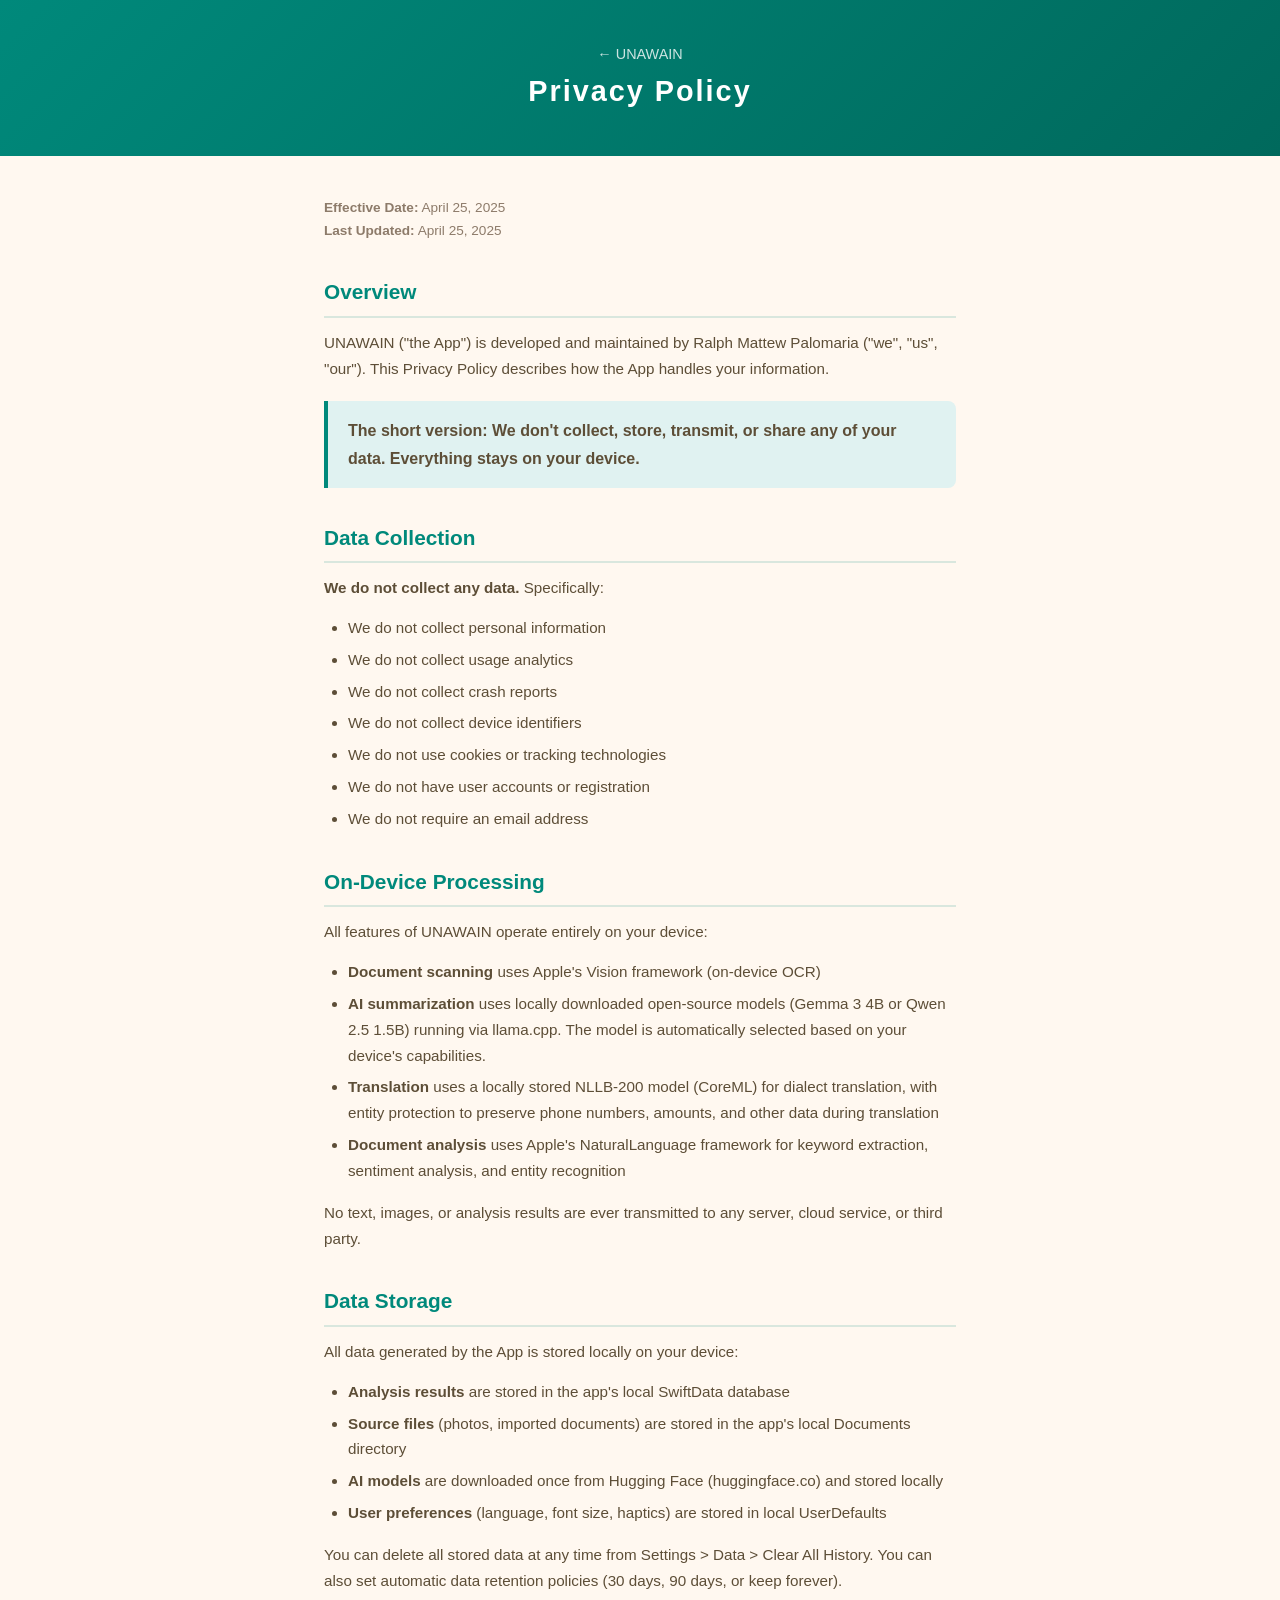
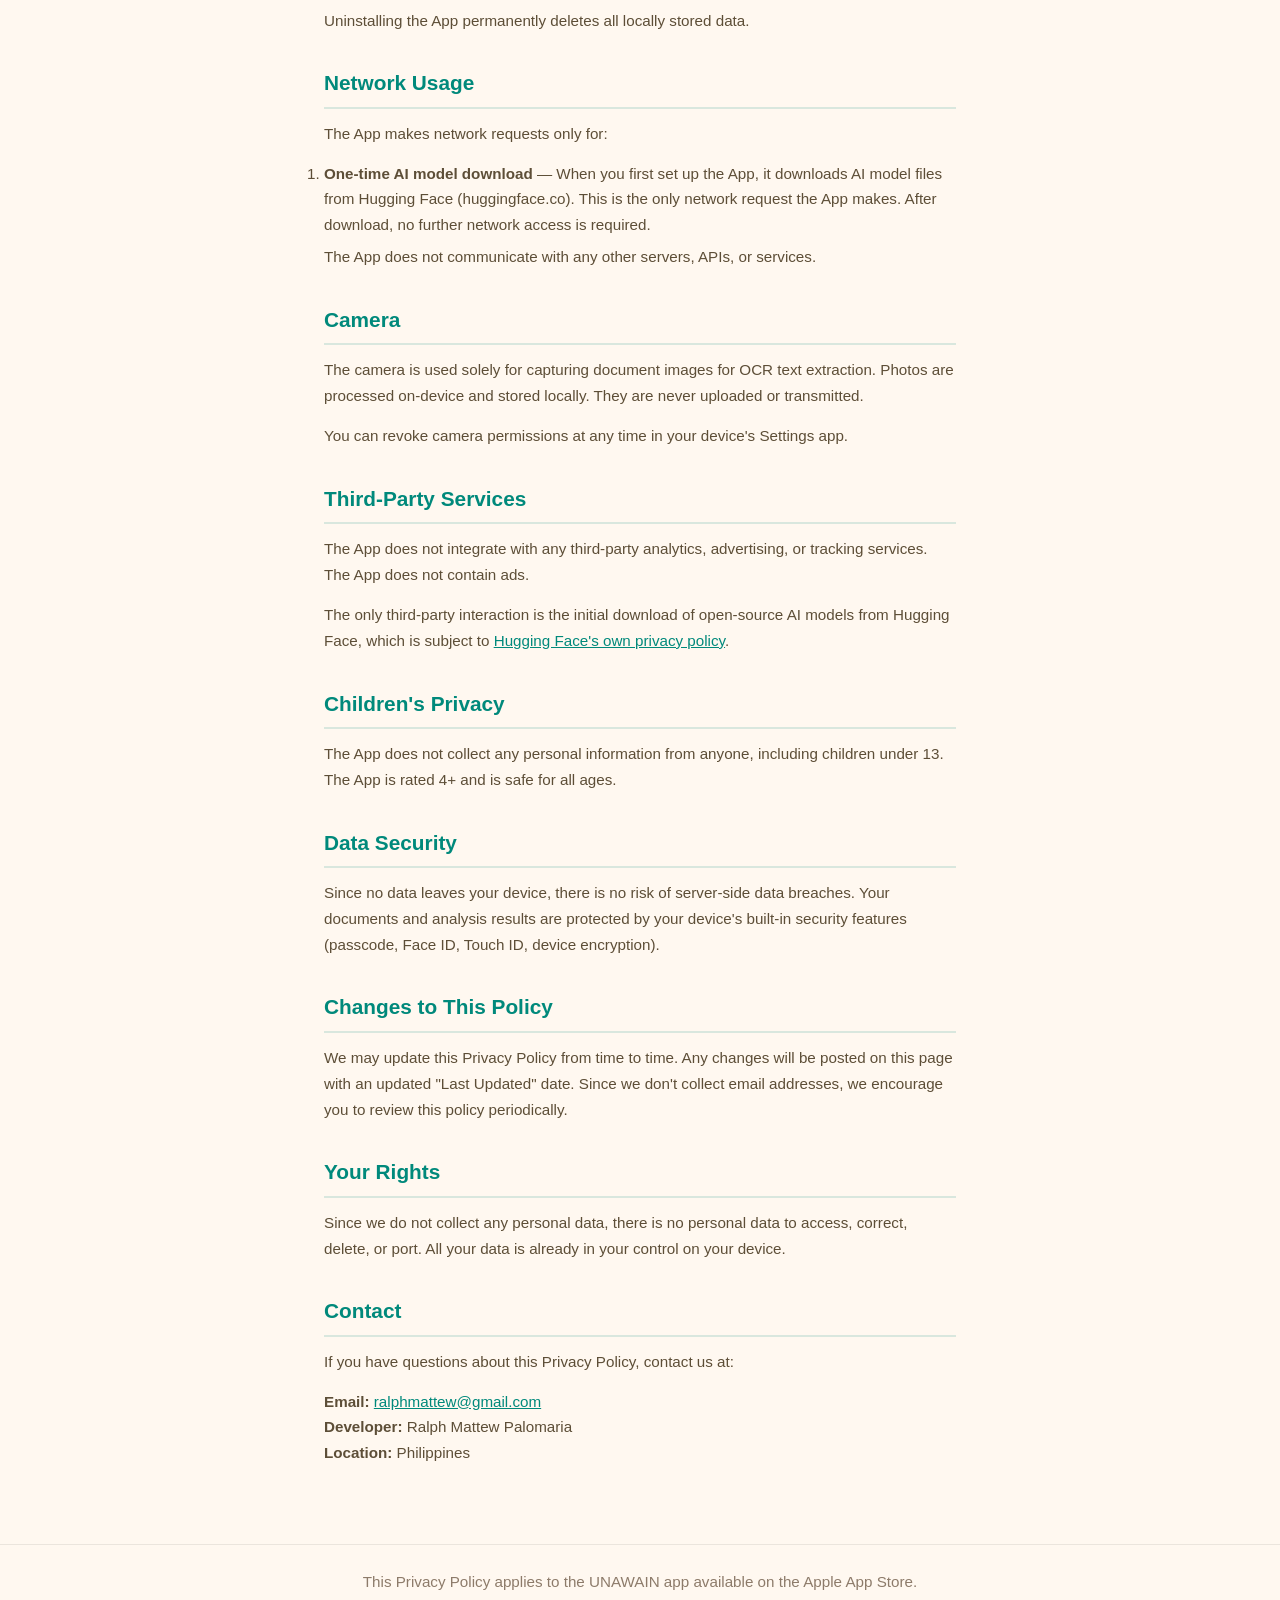
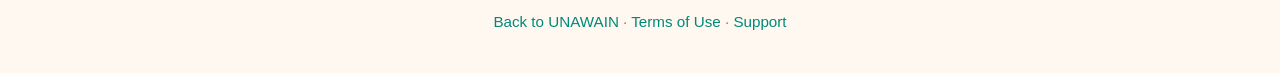
==== privacy/index.html @ cf9889a5 "UNAWAIN support site — privacy, terms, support pages" ====
<!DOCTYPE html>
<html lang="en">
<head>
    <meta charset="UTF-8">
    <meta name="viewport" content="width=device-width, initial-scale=1.0">
    <title>Privacy Policy — UNAWAIN</title>
    <style>
        :root {
            --teal: #00897B;
            --brown: #5D4E37;
            --brown-light: #8D7B6A;
            --cream: #FFF8F0;
        }
        * { margin: 0; padding: 0; box-sizing: border-box; }
        body {
            font-family: -apple-system, BlinkMacSystemFont, 'SF Pro Text', 'Helvetica Neue', sans-serif;
            background: var(--cream);
            color: var(--brown);
            line-height: 1.7;
        }
        .header {
            background: linear-gradient(135deg, var(--teal), #00695C);
            color: white;
            padding: 40px 24px;
            text-align: center;
        }
        .header h1 { font-size: 1.8rem; letter-spacing: 2px; }
        .header a { color: rgba(255,255,255,0.8); text-decoration: none; font-size: 0.9rem; }
        .header a:hover { color: white; }
        .content {
            max-width: 680px;
            margin: 0 auto;
            padding: 40px 24px 64px;
        }
        h2 {
            font-size: 1.3rem;
            color: var(--teal);
            margin-top: 32px;
            margin-bottom: 12px;
            padding-bottom: 6px;
            border-bottom: 2px solid rgba(0,137,123,0.15);
        }
        p { margin-bottom: 14px; font-size: 0.95rem; }
        ul { margin: 12px 0 16px 24px; }
        li { margin-bottom: 6px; font-size: 0.95rem; }
        .highlight {
            background: #E0F2F1;
            border-left: 4px solid var(--teal);
            padding: 16px 20px;
            border-radius: 0 8px 8px 0;
            margin: 20px 0;
            font-weight: 600;
        }
        .meta {
            font-size: 0.85rem;
            color: var(--brown-light);
            margin-bottom: 24px;
        }
        footer {
            text-align: center;
            padding: 24px;
            font-size: 0.85rem;
            color: var(--brown-light);
            border-top: 1px solid rgba(0,0,0,0.08);
        }
        footer a { color: var(--teal); text-decoration: none; }
    </style>
</head>
<body>
    <div class="header">
        <a href="../">&larr; UNAWAIN</a>
        <h1>Privacy Policy</h1>
    </div>

    <div class="content">
        <div class="meta">
            <strong>Effective Date:</strong> April 25, 2025<br>
            <strong>Last Updated:</strong> April 25, 2025
        </div>

        <h2>Overview</h2>
        <p>UNAWAIN ("the App") is developed and maintained by Ralph Mattew Palomaria ("we", "us", "our"). This Privacy Policy describes how the App handles your information.</p>

        <div class="highlight">The short version: We don't collect, store, transmit, or share any of your data. Everything stays on your device.</div>

        <h2>Data Collection</h2>
        <p><strong>We do not collect any data.</strong> Specifically:</p>
        <ul>
            <li>We do not collect personal information</li>
            <li>We do not collect usage analytics</li>
            <li>We do not collect crash reports</li>
            <li>We do not collect device identifiers</li>
            <li>We do not use cookies or tracking technologies</li>
            <li>We do not have user accounts or registration</li>
            <li>We do not require an email address</li>
        </ul>

        <h2>On-Device Processing</h2>
        <p>All features of UNAWAIN operate entirely on your device:</p>
        <ul>
            <li><strong>Document scanning</strong> uses Apple's Vision framework (on-device OCR)</li>
            <li><strong>AI summarization</strong> uses locally downloaded open-source models (Gemma 3 4B or Qwen 2.5 1.5B) running via llama.cpp. The model is automatically selected based on your device's capabilities.</li>
            <li><strong>Translation</strong> uses a locally stored NLLB-200 model (CoreML) for dialect translation, with entity protection to preserve phone numbers, amounts, and other data during translation</li>
            <li><strong>Document analysis</strong> uses Apple's NaturalLanguage framework for keyword extraction, sentiment analysis, and entity recognition</li>
        </ul>
        <p>No text, images, or analysis results are ever transmitted to any server, cloud service, or third party.</p>

        <h2>Data Storage</h2>
        <p>All data generated by the App is stored locally on your device:</p>
        <ul>
            <li><strong>Analysis results</strong> are stored in the app's local SwiftData database</li>
            <li><strong>Source files</strong> (photos, imported documents) are stored in the app's local Documents directory</li>
            <li><strong>AI models</strong> are downloaded once from Hugging Face (huggingface.co) and stored locally</li>
            <li><strong>User preferences</strong> (language, font size, haptics) are stored in local UserDefaults</li>
        </ul>
        <p>You can delete all stored data at any time from Settings > Data > Clear All History. You can also set automatic data retention policies (30 days, 90 days, or keep forever).</p>
        <p>Uninstalling the App permanently deletes all locally stored data.</p>

        <h2>Network Usage</h2>
        <p>The App makes network requests only for:</p>
        <ol>
            <li><strong>One-time AI model download</strong> — When you first set up the App, it downloads AI model files from Hugging Face (huggingface.co). This is the only network request the App makes. After download, no further network access is required.</li>
        </ol>
        <p>The App does not communicate with any other servers, APIs, or services.</p>

        <h2>Camera</h2>
        <p>The camera is used solely for capturing document images for OCR text extraction. Photos are processed on-device and stored locally. They are never uploaded or transmitted.</p>
        <p>You can revoke camera permissions at any time in your device's Settings app.</p>

        <h2>Third-Party Services</h2>
        <p>The App does not integrate with any third-party analytics, advertising, or tracking services. The App does not contain ads.</p>
        <p>The only third-party interaction is the initial download of open-source AI models from Hugging Face, which is subject to <a href="https://huggingface.co/privacy" style="color: var(--teal);">Hugging Face's own privacy policy</a>.</p>

        <h2>Children's Privacy</h2>
        <p>The App does not collect any personal information from anyone, including children under 13. The App is rated 4+ and is safe for all ages.</p>

        <h2>Data Security</h2>
        <p>Since no data leaves your device, there is no risk of server-side data breaches. Your documents and analysis results are protected by your device's built-in security features (passcode, Face ID, Touch ID, device encryption).</p>

        <h2>Changes to This Policy</h2>
        <p>We may update this Privacy Policy from time to time. Any changes will be posted on this page with an updated "Last Updated" date. Since we don't collect email addresses, we encourage you to review this policy periodically.</p>

        <h2>Your Rights</h2>
        <p>Since we do not collect any personal data, there is no personal data to access, correct, delete, or port. All your data is already in your control on your device.</p>

        <h2>Contact</h2>
        <p>If you have questions about this Privacy Policy, contact us at:</p>
        <p>
            <strong>Email:</strong> <a href="mailto:ralphmattew@gmail.com" style="color: var(--teal);">ralphmattew@gmail.com</a><br>
            <strong>Developer:</strong> Ralph Mattew Palomaria<br>
            <strong>Location:</strong> Philippines
        </p>
    </div>

    <footer>
        <p>This Privacy Policy applies to the UNAWAIN app available on the Apple App Store.</p>
        <p style="margin-top: 8px;"><a href="../">Back to UNAWAIN</a> &middot; <a href="../terms/">Terms of Use</a> &middot; <a href="../support/">Support</a></p>
    </footer>
</body>
</html>
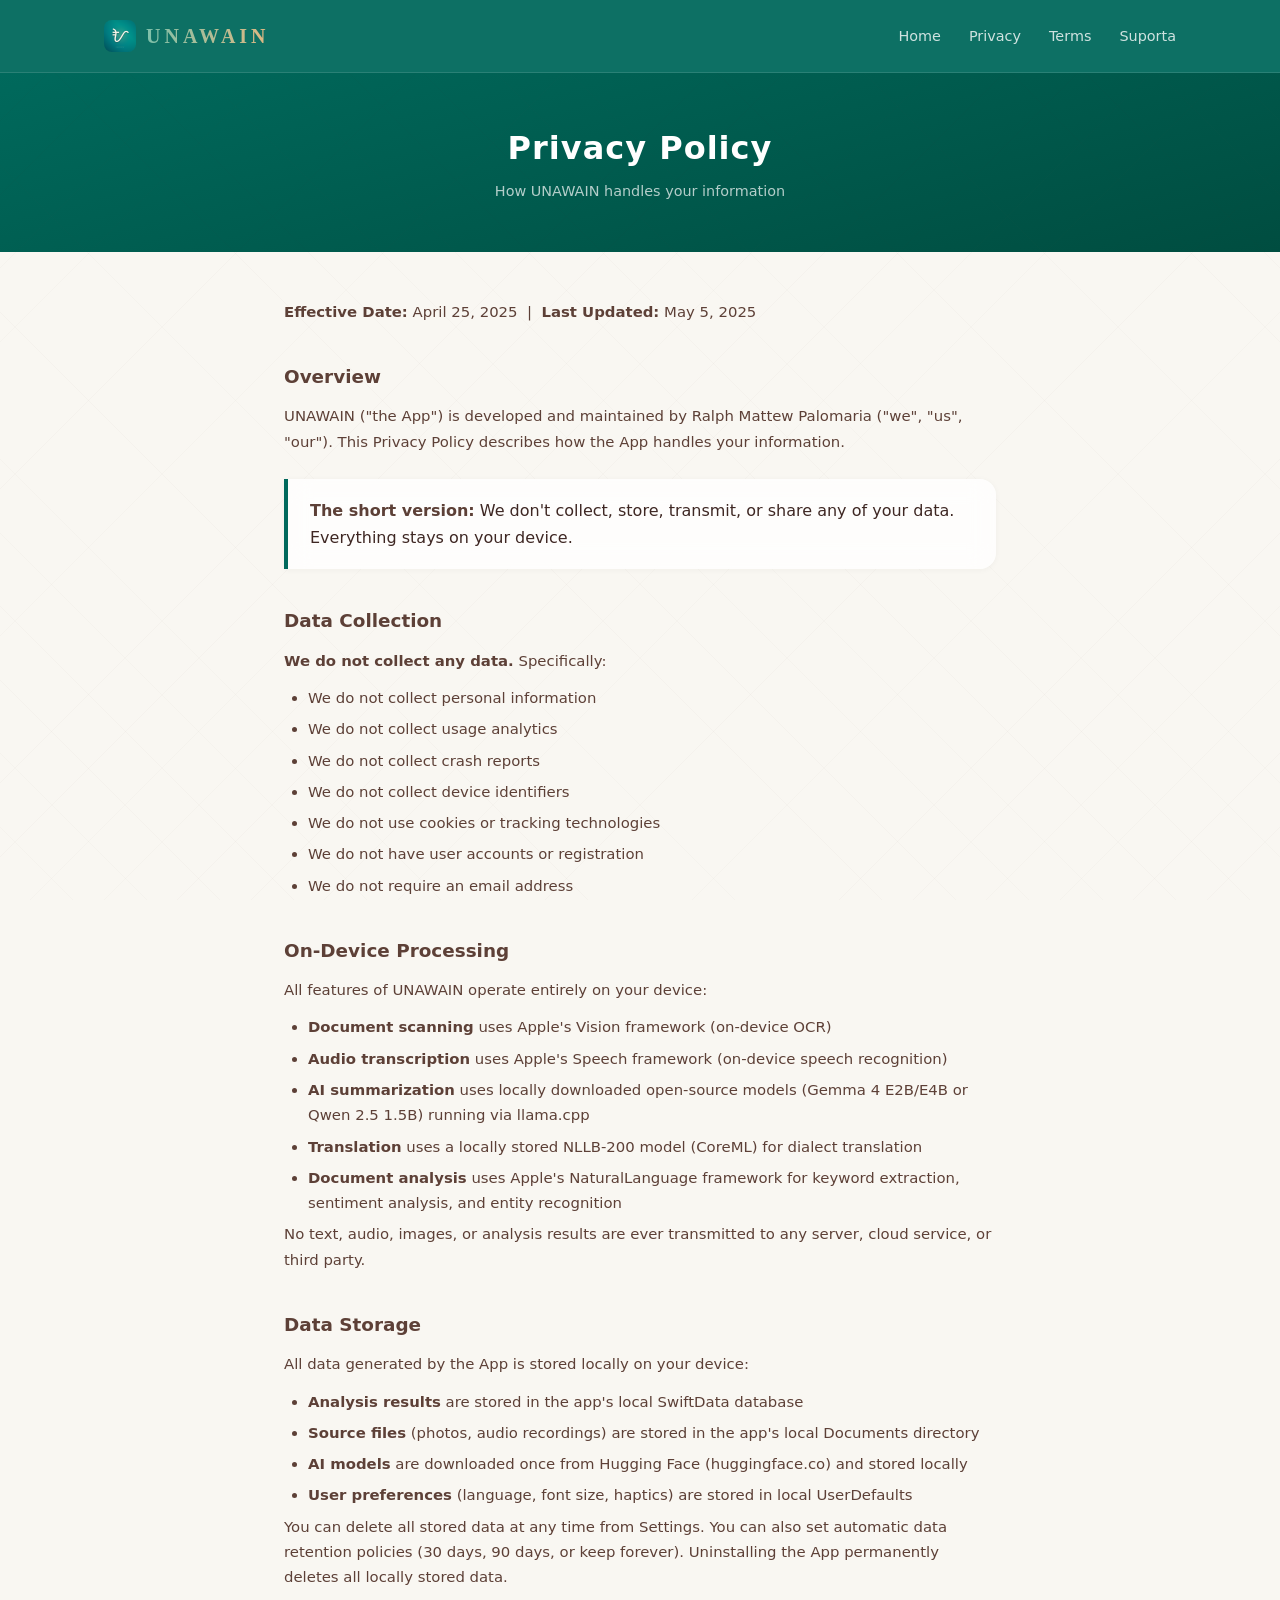
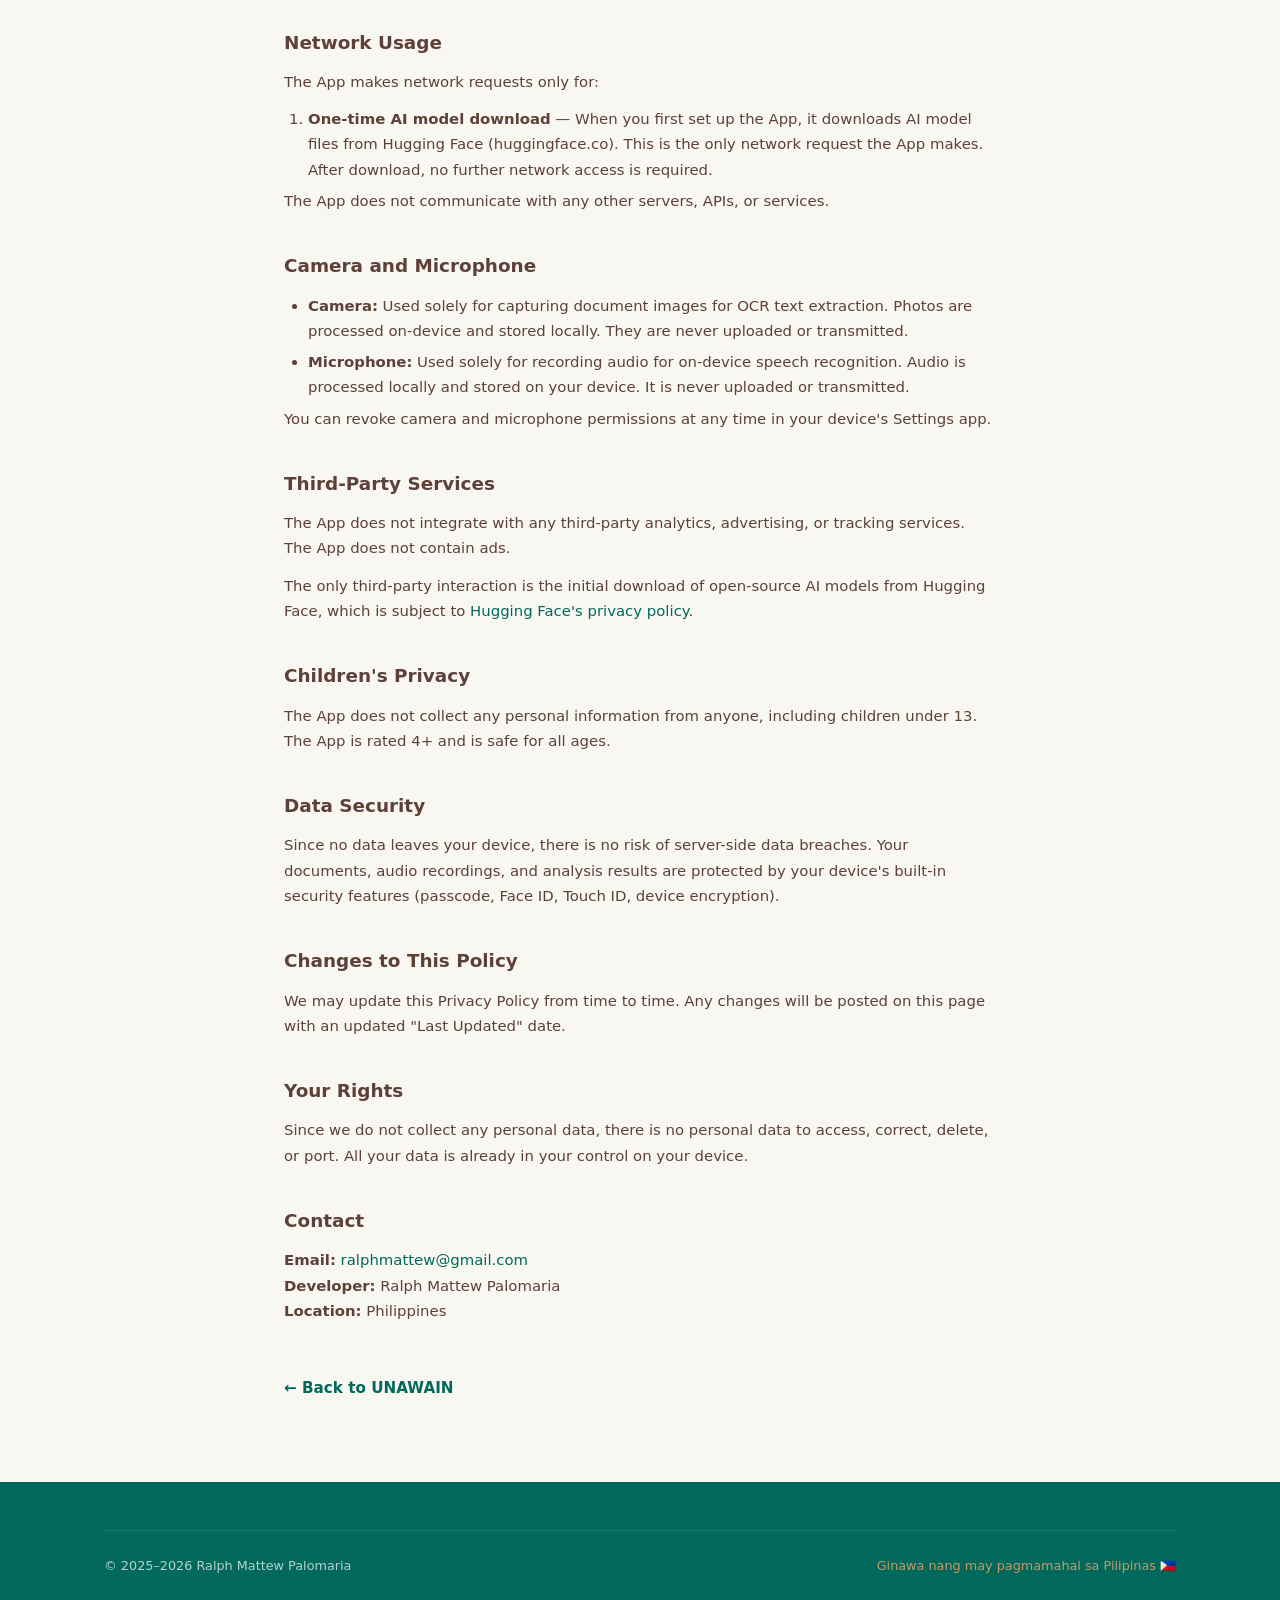
==== commit 4dbbb4b7: "Redesign landing page with premium UI/UX - 3D parallax hero phone, floating Solihiya particles, cine" ====
--- a/privacy/index.html
+++ b/privacy/index.html
@@ -4,157 +4,119 @@
     <meta charset="UTF-8">
     <meta name="viewport" content="width=device-width, initial-scale=1.0">
     <title>Privacy Policy — UNAWAIN</title>
-    <style>
-        :root {
-            --teal: #00897B;
-            --brown: #5D4E37;
-            --brown-light: #8D7B6A;
-            --cream: #FFF8F0;
-        }
-        * { margin: 0; padding: 0; box-sizing: border-box; }
-        body {
-            font-family: -apple-system, BlinkMacSystemFont, 'SF Pro Text', 'Helvetica Neue', sans-serif;
-            background: var(--cream);
-            color: var(--brown);
-            line-height: 1.7;
-        }
-        .header {
-            background: linear-gradient(135deg, var(--teal), #00695C);
-            color: white;
-            padding: 40px 24px;
-            text-align: center;
-        }
-        .header h1 { font-size: 1.8rem; letter-spacing: 2px; }
-        .header a { color: rgba(255,255,255,0.8); text-decoration: none; font-size: 0.9rem; }
-        .header a:hover { color: white; }
-        .content {
-            max-width: 680px;
-            margin: 0 auto;
-            padding: 40px 24px 64px;
-        }
-        h2 {
-            font-size: 1.3rem;
-            color: var(--teal);
-            margin-top: 32px;
-            margin-bottom: 12px;
-            padding-bottom: 6px;
-            border-bottom: 2px solid rgba(0,137,123,0.15);
-        }
-        p { margin-bottom: 14px; font-size: 0.95rem; }
-        ul { margin: 12px 0 16px 24px; }
-        li { margin-bottom: 6px; font-size: 0.95rem; }
-        .highlight {
-            background: #E0F2F1;
-            border-left: 4px solid var(--teal);
-            padding: 16px 20px;
-            border-radius: 0 8px 8px 0;
-            margin: 20px 0;
-            font-weight: 600;
-        }
-        .meta {
-            font-size: 0.85rem;
-            color: var(--brown-light);
-            margin-bottom: 24px;
-        }
-        footer {
-            text-align: center;
-            padding: 24px;
-            font-size: 0.85rem;
-            color: var(--brown-light);
-            border-top: 1px solid rgba(0,0,0,0.08);
-        }
-        footer a { color: var(--teal); text-decoration: none; }
-    </style>
+    <meta name="description" content="UNAWAIN Privacy Policy. We don't collect, store, transmit, or share any of your data. Everything stays on your device.">
+    <meta name="theme-color" content="#00695C">
+    <link rel="icon" type="image/png" href="../assets/img/appicon.png">
+    <link rel="stylesheet" href="../assets/css/style.css">
 </head>
 <body>
-    <div class="header">
-        <a href="../">&larr; UNAWAIN</a>
-        <h1>Privacy Policy</h1>
+
+<nav class="site-nav">
+    <div class="nav-inner">
+        <a href="../" class="nav-brand"><img src="../assets/img/appicon.png" alt="UNAWAIN" class="nav-icon">UNAWAIN</a>
+        <button class="nav-toggle" onclick="document.querySelector('.nav-links').classList.toggle('open')" aria-label="Menu">&#9776;</button>
+        <ul class="nav-links">
+            <li><a href="../">Home</a></li>
+            <li><a href="../privacy/">Privacy</a></li>
+            <li><a href="../terms/">Terms</a></li>
+            <li><a href="../support/">Suporta</a></li>
+        </ul>
+    </div>
+</nav>
+
+<div class="legal-header">
+    <h1>Privacy Policy</h1>
+    <p>How UNAWAIN handles your information</p>
+</div>
+
+<div class="legal-body">
+    <p><strong>Effective Date:</strong> April 25, 2025 &nbsp;|&nbsp; <strong>Last Updated:</strong> May 5, 2025</p>
+
+    <h2>Overview</h2>
+    <p>UNAWAIN ("the App") is developed and maintained by Ralph Mattew Palomaria ("we", "us", "our"). This Privacy Policy describes how the App handles your information.</p>
+    <div class="legal-highlight">
+        <strong>The short version:</strong> We don't collect, store, transmit, or share any of your data. Everything stays on your device.
     </div>
 
-    <div class="content">
-        <div class="meta">
-            <strong>Effective Date:</strong> April 25, 2025<br>
-            <strong>Last Updated:</strong> April 25, 2025
+    <h2>Data Collection</h2>
+    <p><strong>We do not collect any data.</strong> Specifically:</p>
+    <ul>
+        <li>We do not collect personal information</li>
+        <li>We do not collect usage analytics</li>
+        <li>We do not collect crash reports</li>
+        <li>We do not collect device identifiers</li>
+        <li>We do not use cookies or tracking technologies</li>
+        <li>We do not have user accounts or registration</li>
+        <li>We do not require an email address</li>
+    </ul>
+
+    <h2>On-Device Processing</h2>
+    <p>All features of UNAWAIN operate entirely on your device:</p>
+    <ul>
+        <li><strong>Document scanning</strong> uses Apple's Vision framework (on-device OCR)</li>
+        <li><strong>Audio transcription</strong> uses Apple's Speech framework (on-device speech recognition)</li>
+        <li><strong>AI summarization</strong> uses locally downloaded open-source models (Gemma 4 E2B/E4B or Qwen 2.5 1.5B) running via llama.cpp</li>
+        <li><strong>Translation</strong> uses a locally stored NLLB-200 model (CoreML) for dialect translation</li>
+        <li><strong>Document analysis</strong> uses Apple's NaturalLanguage framework for keyword extraction, sentiment analysis, and entity recognition</li>
+    </ul>
+    <p>No text, audio, images, or analysis results are ever transmitted to any server, cloud service, or third party.</p>
+
+    <h2>Data Storage</h2>
+    <p>All data generated by the App is stored locally on your device:</p>
+    <ul>
+        <li><strong>Analysis results</strong> are stored in the app's local SwiftData database</li>
+        <li><strong>Source files</strong> (photos, audio recordings) are stored in the app's local Documents directory</li>
+        <li><strong>AI models</strong> are downloaded once from Hugging Face (huggingface.co) and stored locally</li>
+        <li><strong>User preferences</strong> (language, font size, haptics) are stored in local UserDefaults</li>
+    </ul>
+    <p>You can delete all stored data at any time from Settings. You can also set automatic data retention policies (30 days, 90 days, or keep forever). Uninstalling the App permanently deletes all locally stored data.</p>
+
+    <h2>Network Usage</h2>
+    <p>The App makes network requests only for:</p>
+    <ol>
+        <li><strong>One-time AI model download</strong> — When you first set up the App, it downloads AI model files from Hugging Face (huggingface.co). This is the only network request the App makes. After download, no further network access is required.</li>
+    </ol>
+    <p>The App does not communicate with any other servers, APIs, or services.</p>
+
+    <h2>Camera and Microphone</h2>
+    <ul>
+        <li><strong>Camera:</strong> Used solely for capturing document images for OCR text extraction. Photos are processed on-device and stored locally. They are never uploaded or transmitted.</li>
+        <li><strong>Microphone:</strong> Used solely for recording audio for on-device speech recognition. Audio is processed locally and stored on your device. It is never uploaded or transmitted.</li>
+    </ul>
+    <p>You can revoke camera and microphone permissions at any time in your device's Settings app.</p>
+
+    <h2>Third-Party Services</h2>
+    <p>The App does not integrate with any third-party analytics, advertising, or tracking services. The App does not contain ads.</p>
+    <p>The only third-party interaction is the initial download of open-source AI models from Hugging Face, which is subject to <a href="https://huggingface.co/privacy">Hugging Face's privacy policy</a>.</p>
+
+    <h2>Children's Privacy</h2>
+    <p>The App does not collect any personal information from anyone, including children under 13. The App is rated 4+ and is safe for all ages.</p>
+
+    <h2>Data Security</h2>
+    <p>Since no data leaves your device, there is no risk of server-side data breaches. Your documents, audio recordings, and analysis results are protected by your device's built-in security features (passcode, Face ID, Touch ID, device encryption).</p>
+
+    <h2>Changes to This Policy</h2>
+    <p>We may update this Privacy Policy from time to time. Any changes will be posted on this page with an updated "Last Updated" date.</p>
+
+    <h2>Your Rights</h2>
+    <p>Since we do not collect any personal data, there is no personal data to access, correct, delete, or port. All your data is already in your control on your device.</p>
+
+    <h2>Contact</h2>
+    <p><strong>Email:</strong> <a href="mailto:ralphmattew@gmail.com">ralphmattew@gmail.com</a><br>
+    <strong>Developer:</strong> Ralph Mattew Palomaria<br>
+    <strong>Location:</strong> Philippines</p>
+
+    <a href="../" class="legal-back">&larr; Back to UNAWAIN</a>
+</div>
+
+<footer class="site-footer">
+    <div class="footer-inner">
+        <div class="footer-bottom">
+            <span>&copy; 2025&ndash;2026 Ralph Mattew Palomaria</span>
+            <span class="footer-love">Ginawa nang may pagmamahal sa Pilipinas &#127477;&#127469;</span>
         </div>
+    </div>
+</footer>
 
-        <h2>Overview</h2>
-        <p>UNAWAIN ("the App") is developed and maintained by Ralph Mattew Palomaria ("we", "us", "our"). This Privacy Policy describes how the App handles your information.</p>
-
-        <div class="highlight">The short version: We don't collect, store, transmit, or share any of your data. Everything stays on your device.</div>
-
-        <h2>Data Collection</h2>
-        <p><strong>We do not collect any data.</strong> Specifically:</p>
-        <ul>
-            <li>We do not collect personal information</li>
-            <li>We do not collect usage analytics</li>
-            <li>We do not collect crash reports</li>
-            <li>We do not collect device identifiers</li>
-            <li>We do not use cookies or tracking technologies</li>
-            <li>We do not have user accounts or registration</li>
-            <li>We do not require an email address</li>
-        </ul>
-
-        <h2>On-Device Processing</h2>
-        <p>All features of UNAWAIN operate entirely on your device:</p>
-        <ul>
-            <li><strong>Document scanning</strong> uses Apple's Vision framework (on-device OCR)</li>
-            <li><strong>AI summarization</strong> uses locally downloaded open-source models (Gemma 3 4B or Qwen 2.5 1.5B) running via llama.cpp. The model is automatically selected based on your device's capabilities.</li>
-            <li><strong>Translation</strong> uses a locally stored NLLB-200 model (CoreML) for dialect translation, with entity protection to preserve phone numbers, amounts, and other data during translation</li>
-            <li><strong>Document analysis</strong> uses Apple's NaturalLanguage framework for keyword extraction, sentiment analysis, and entity recognition</li>
-        </ul>
-        <p>No text, images, or analysis results are ever transmitted to any server, cloud service, or third party.</p>
-
-        <h2>Data Storage</h2>
-        <p>All data generated by the App is stored locally on your device:</p>
-        <ul>
-            <li><strong>Analysis results</strong> are stored in the app's local SwiftData database</li>
-            <li><strong>Source files</strong> (photos, imported documents) are stored in the app's local Documents directory</li>
-            <li><strong>AI models</strong> are downloaded once from Hugging Face (huggingface.co) and stored locally</li>
-            <li><strong>User preferences</strong> (language, font size, haptics) are stored in local UserDefaults</li>
-        </ul>
-        <p>You can delete all stored data at any time from Settings > Data > Clear All History. You can also set automatic data retention policies (30 days, 90 days, or keep forever).</p>
-        <p>Uninstalling the App permanently deletes all locally stored data.</p>
-
-        <h2>Network Usage</h2>
-        <p>The App makes network requests only for:</p>
-        <ol>
-            <li><strong>One-time AI model download</strong> — When you first set up the App, it downloads AI model files from Hugging Face (huggingface.co). This is the only network request the App makes. After download, no further network access is required.</li>
-        </ol>
-        <p>The App does not communicate with any other servers, APIs, or services.</p>
-
-        <h2>Camera</h2>
-        <p>The camera is used solely for capturing document images for OCR text extraction. Photos are processed on-device and stored locally. They are never uploaded or transmitted.</p>
-        <p>You can revoke camera permissions at any time in your device's Settings app.</p>
-
-        <h2>Third-Party Services</h2>
-        <p>The App does not integrate with any third-party analytics, advertising, or tracking services. The App does not contain ads.</p>
-        <p>The only third-party interaction is the initial download of open-source AI models from Hugging Face, which is subject to <a href="https://huggingface.co/privacy" style="color: var(--teal);">Hugging Face's own privacy policy</a>.</p>
-
-        <h2>Children's Privacy</h2>
-        <p>The App does not collect any personal information from anyone, including children under 13. The App is rated 4+ and is safe for all ages.</p>
-
-        <h2>Data Security</h2>
-        <p>Since no data leaves your device, there is no risk of server-side data breaches. Your documents and analysis results are protected by your device's built-in security features (passcode, Face ID, Touch ID, device encryption).</p>
-
-        <h2>Changes to This Policy</h2>
-        <p>We may update this Privacy Policy from time to time. Any changes will be posted on this page with an updated "Last Updated" date. Since we don't collect email addresses, we encourage you to review this policy periodically.</p>
-
-        <h2>Your Rights</h2>
-        <p>Since we do not collect any personal data, there is no personal data to access, correct, delete, or port. All your data is already in your control on your device.</p>
-
-        <h2>Contact</h2>
-        <p>If you have questions about this Privacy Policy, contact us at:</p>
-        <p>
-            <strong>Email:</strong> <a href="mailto:ralphmattew@gmail.com" style="color: var(--teal);">ralphmattew@gmail.com</a><br>
-            <strong>Developer:</strong> Ralph Mattew Palomaria<br>
-            <strong>Location:</strong> Philippines
-        </p>
-    </div>
-
-    <footer>
-        <p>This Privacy Policy applies to the UNAWAIN app available on the Apple App Store.</p>
-        <p style="margin-top: 8px;"><a href="../">Back to UNAWAIN</a> &middot; <a href="../terms/">Terms of Use</a> &middot; <a href="../support/">Support</a></p>
-    </footer>
 </body>
 </html>
--- a/assets/css/style.css
+++ b/assets/css/style.css
@@ -0,0 +1,1808 @@
+/* ========================================================================
+   UNAWAIN — Marketing Site
+   Design system aligned with the iOS app's Solihiya-inspired theme
+   ======================================================================== */
+
+:root {
+    /* Exact app color tokens from UNAWAINColors.swift */
+    --narra-dark: #3E2723;       /* Color.narraDark — body text */
+    --narra-brown: #5D4037;      /* Color.narraBrown — headings, accent */
+    --narra-light: #8D6E63;      /* Color.narraLight — secondary text */
+    --philippine-teal: #00695C;  /* Color.philippineTeal — primary actions */
+    --teal-light: #00897B;       /* Color.tealLight — secondary highlights */
+    --sampaguita: #F9F7F2;       /* Color.sampaguitaWhite — page background */
+    --ginto: #C49A6C;            /* Color.ginto — gold premium accent */
+    --ginto-bright: #E0B882;     /* Color.ginto dark mode variant */
+
+    --text-primary: #3E2723;     /* = narra-dark */
+    --text-secondary: #5D4037;   /* = narra-brown */
+    --text-muted: #8D6E63;       /* = narra-light */
+    --border: #E8DDD0;
+    --card-bg: rgba(255, 255, 255, 0.78);
+    --card-shadow: 0 1px 6px rgba(62, 39, 35, 0.04);
+    --card-shadow-hover: 0 4px 20px rgba(62, 39, 35, 0.08);
+    --glass-blur: blur(12px);
+
+    /* Spacing from UNAWAINSpacing.swift */
+    --radius: 16px;              /* cardCornerRadius */
+    --radius-sm: 8px;            /* chipCornerRadius */
+    --radius-btn: 12px;          /* buttonCornerRadius */
+    --radius-lg: 24px;
+    --max-width: 1120px;
+    --header-height: 72px;
+}
+
+/* Reset & base */
+*, *::before, *::after { margin: 0; padding: 0; box-sizing: border-box; }
+
+html { scroll-behavior: smooth; -webkit-text-size-adjust: 100%; }
+
+body {
+    font-family: -apple-system, BlinkMacSystemFont, 'SF Pro Text', 'Helvetica Neue', system-ui, sans-serif;
+    background: var(--sampaguita);
+    color: var(--text-primary);
+    line-height: 1.7;
+    overflow-x: hidden;
+    animation: pageEntry 0.6s ease-out;
+}
+
+/* ---- Smooth Page Entry ---- */
+@keyframes pageEntry {
+    from { opacity: 0; }
+    to { opacity: 1; }
+}
+
+/* Solihiya background — diagonal crosshatch matching SolihiyaBackground.swift
+   narraBrown (#5D4037) at 2.5% opacity, 52px spacing, 0.5px lines */
+body::before {
+    content: '';
+    position: fixed;
+    inset: 0;
+    background-image:
+        repeating-linear-gradient(
+            45deg,
+            transparent,
+            transparent 51.5px,
+            rgba(93, 64, 55, 0.025) 51.5px,
+            rgba(93, 64, 55, 0.025) 52px
+        ),
+        repeating-linear-gradient(
+            -45deg,
+            transparent,
+            transparent 51.5px,
+            rgba(93, 64, 55, 0.025) 51.5px,
+            rgba(93, 64, 55, 0.025) 52px
+        );
+    pointer-events: none;
+    z-index: 0;
+}
+
+a { color: var(--philippine-teal); text-decoration: none; transition: opacity 0.2s; }
+a:hover { opacity: 0.8; }
+
+/* ---- Scroll-reveal animations ---- */
+@keyframes revealUp {
+    from { opacity: 0; transform: translateY(32px); }
+    to { opacity: 1; transform: translateY(0); }
+}
+
+@keyframes revealScale {
+    from { opacity: 0; transform: scale(0.95); }
+    to { opacity: 1; transform: scale(1); }
+}
+
+@keyframes revealLeft {
+    from { opacity: 0; transform: translateX(-24px); }
+    to { opacity: 1; transform: translateX(0); }
+}
+
+@keyframes revealRight {
+    from { opacity: 0; transform: translateX(24px); }
+    to { opacity: 1; transform: translateX(0); }
+}
+
+.reveal {
+    opacity: 0;
+}
+
+.reveal.visible {
+    animation: revealUp 0.7s cubic-bezier(0.22, 1, 0.36, 1) forwards;
+}
+
+.reveal-scale.visible {
+    animation: revealScale 0.6s cubic-bezier(0.22, 1, 0.36, 1) forwards;
+}
+
+.reveal-left.visible {
+    animation: revealLeft 0.7s cubic-bezier(0.22, 1, 0.36, 1) forwards;
+}
+
+.reveal-right.visible {
+    animation: revealRight 0.7s cubic-bezier(0.22, 1, 0.36, 1) forwards;
+}
+
+.reveal-delay-1 { animation-delay: 0.1s !important; }
+.reveal-delay-2 { animation-delay: 0.2s !important; }
+.reveal-delay-3 { animation-delay: 0.3s !important; }
+.reveal-delay-4 { animation-delay: 0.4s !important; }
+.reveal-delay-5 { animation-delay: 0.5s !important; }
+
+@media (prefers-reduced-motion: reduce) {
+    .reveal { opacity: 1; }
+    .reveal.visible,
+    .reveal-scale.visible,
+    .reveal-left.visible,
+    .reveal-right.visible {
+        animation: none;
+        opacity: 1;
+    }
+}
+
+/* ---- Banig Divider — traditional Filipino woven mat pattern ---- */
+.banig-divider {
+    height: 2px;
+    background: repeating-linear-gradient(90deg,
+        rgba(0, 105, 92, 0.5) 0, rgba(0, 105, 92, 0.5) 12px,
+        rgba(196, 154, 108, 0.5) 12px, rgba(196, 154, 108, 0.5) 24px,
+        rgba(93, 64, 55, 0.5) 24px, rgba(93, 64, 55, 0.5) 36px,
+        rgba(196, 154, 108, 0.5) 36px, rgba(196, 154, 108, 0.5) 48px
+    );
+    border-radius: 1px;
+    margin: 0 auto;
+    max-width: var(--max-width);
+}
+
+/* Banig accent — gradient hairline like BanigAccent.swift */
+.banig-accent {
+    height: 1.5px;
+    background: linear-gradient(90deg,
+        rgba(0, 105, 92, 0.3),
+        rgba(196, 154, 108, 0.4),
+        rgba(93, 64, 55, 0.3),
+        rgba(196, 154, 108, 0.4),
+        rgba(0, 105, 92, 0.3)
+    );
+    border-radius: 1px;
+    margin: 0 24px;
+}
+
+/* ---- Capiz shimmer animation — pearlescent gold overlay ---- */
+@keyframes capizShimmer {
+    0% { transform: translateX(-100%); }
+    100% { transform: translateX(100%); }
+}
+
+@media (prefers-reduced-motion: no-preference) {
+    .capiz-shimmer::after {
+        content: '';
+        position: absolute;
+        inset: 0;
+        background: linear-gradient(135deg,
+            transparent 30%,
+            rgba(196, 154, 108, 0.04) 45%,
+            rgba(196, 154, 108, 0.06) 50%,
+            rgba(196, 154, 108, 0.04) 55%,
+            transparent 70%
+        );
+        animation: capizShimmer 5s ease-in-out infinite alternate;
+        border-radius: inherit;
+        pointer-events: none;
+    }
+}
+
+img { max-width: 100%; height: auto; display: block; }
+
+/* ---- Navigation ---- */
+.site-nav {
+    position: sticky;
+    top: 0;
+    z-index: 100;
+    background: rgba(0, 105, 92, 0.95);
+    backdrop-filter: blur(20px);
+    -webkit-backdrop-filter: blur(20px);
+    border-bottom: 1px solid rgba(255, 255, 255, 0.12);
+    transition: background 0.3s, box-shadow 0.3s;
+}
+
+.site-nav.scrolled {
+    background: rgba(0, 105, 92, 0.98);
+    box-shadow: 0 2px 20px rgba(0, 0, 0, 0.15);
+}
+
+.nav-inner {
+    max-width: var(--max-width);
+    margin: 0 auto;
+    display: flex;
+    align-items: center;
+    justify-content: space-between;
+    padding: 0 24px;
+    height: var(--header-height);
+}
+
+/* Brand font: serif + 4px tracking (UNAWAINFonts.brand + brandTracking)
+   Gradient: philippineTeal → ginto (matches app's LinearGradient) */
+.nav-brand {
+    font-size: 1.25rem;
+    font-weight: 700;
+    font-family: Georgia, 'Times New Roman', 'Iowan Old Style', serif;
+    background: linear-gradient(90deg, #5CC4B8, var(--ginto-bright));
+    -webkit-background-clip: text;
+    -webkit-text-fill-color: transparent;
+    background-clip: text;
+    letter-spacing: 4px;
+    text-decoration: none;
+    display: flex;
+    align-items: center;
+    gap: 10px;
+}
+
+.nav-icon {
+    width: 32px;
+    height: 32px;
+    border-radius: 8px;
+    -webkit-text-fill-color: initial;
+}
+
+.nav-links { display: flex; gap: 28px; list-style: none; align-items: center; }
+
+.nav-links a {
+    color: rgba(255, 255, 255, 0.8);
+    font-size: 0.9rem;
+    font-weight: 500;
+    text-decoration: none;
+    transition: color 0.2s;
+    position: relative;
+}
+.nav-links a:hover { color: white; opacity: 1; }
+.nav-links a.active { color: white; }
+.nav-links a.active::after { transform: scaleX(1); }
+
+.nav-links a::after {
+    content: '';
+    position: absolute;
+    bottom: -4px;
+    left: 0;
+    right: 0;
+    height: 2px;
+    background: var(--ginto-bright);
+    border-radius: 1px;
+    transform: scaleX(0);
+    transition: transform 0.2s ease;
+}
+.nav-links a:hover::after { transform: scaleX(1); }
+
+/* Mobile nav toggle */
+.nav-toggle { display: none; background: none; border: none; color: white; font-size: 1.5rem; cursor: pointer; padding: 8px; }
+
+/* ---- Sections ---- */
+section { position: relative; z-index: 1; }
+
+.section-inner {
+    max-width: var(--max-width);
+    margin: 0 auto;
+    padding: 80px 24px;
+}
+
+.section-label {
+    display: inline-block;
+    font-size: 0.75rem;
+    font-weight: 700;
+    letter-spacing: 2px;
+    text-transform: uppercase;
+    color: var(--philippine-teal);
+    margin-bottom: 12px;
+    background: rgba(0, 105, 92, 0.06);
+    padding: 6px 16px;
+    border-radius: 20px;
+    border: 1px solid rgba(0, 105, 92, 0.1);
+}
+
+/* Section headings: rounded design, negative tracking (UNAWAINFonts.display) */
+.section-title {
+    font-size: 2rem;
+    font-weight: 700;
+    font-family: -apple-system, BlinkMacSystemFont, 'SF Pro Rounded', 'SF Pro Display', system-ui, sans-serif;
+    color: var(--narra-brown);
+    line-height: 1.25;
+    margin-bottom: 16px;
+    letter-spacing: -0.3px;
+}
+.section-title::after {
+    content: '';
+    display: block;
+    width: 56px;
+    height: 3px;
+    background: linear-gradient(90deg, var(--philippine-teal), var(--ginto));
+    margin-top: 12px;
+    border-radius: 2px;
+}
+.section-center .section-title::after {
+    margin-left: auto;
+    margin-right: auto;
+}
+
+.section-subtitle {
+    font-size: 1.05rem;
+    color: var(--text-secondary);
+    max-width: 600px;
+    line-height: 1.7;
+}
+
+.section-center { text-align: center; }
+.section-center .section-subtitle { margin: 0 auto; }
+
+/* ---- Hero ---- */
+.hero {
+    background: linear-gradient(165deg, #00695C 0%, #004D40 50%, #00332B 100%);
+    color: white;
+    overflow: hidden;
+    position: relative;
+}
+
+/* Ambient floating orbs in hero */
+.hero::before {
+    content: '\1700\1708\1718\1701\1708';
+    position: absolute;
+    font-size: 14rem;
+    font-weight: 100;
+    color: rgba(255, 255, 255, 0.03);
+    right: 2%;
+    bottom: 10%;
+    z-index: 1;
+    pointer-events: none;
+    letter-spacing: 8px;
+    line-height: 1;
+}
+
+.hero::after {
+    content: '';
+    position: absolute;
+    bottom: -2px;
+    left: 0;
+    right: 0;
+    height: 80px;
+    background: linear-gradient(to bottom, transparent, var(--sampaguita));
+    z-index: 2;
+}
+
+/* Hero Solihiya diamond particles */
+.hero-particles {
+    position: absolute;
+    inset: 0;
+    width: 100%;
+    height: 100%;
+    pointer-events: none;
+    z-index: 1;
+}
+
+/* Hero ambient glow orbs */
+.hero-orb {
+    position: absolute;
+    border-radius: 50%;
+    pointer-events: none;
+    filter: blur(80px);
+    z-index: 1;
+}
+.hero-orb-1 {
+    width: 500px;
+    height: 500px;
+    background: rgba(0, 137, 123, 0.15);
+    top: -20%;
+    right: -10%;
+    animation: orbFloat 8s ease-in-out infinite alternate;
+}
+.hero-orb-2 {
+    width: 350px;
+    height: 350px;
+    background: rgba(196, 154, 108, 0.08);
+    bottom: -10%;
+    left: -5%;
+    animation: orbFloat 10s ease-in-out infinite alternate-reverse;
+}
+
+@keyframes orbFloat {
+    from { transform: translate(0, 0); }
+    to { transform: translate(20px, -15px); }
+}
+
+.hero .section-inner {
+    display: flex;
+    align-items: center;
+    gap: 60px;
+    padding-top: 100px;
+    padding-bottom: 100px;
+    position: relative;
+    z-index: 3;
+}
+
+.hero-content { flex: 1; min-width: 0; }
+
+/* Hero entrance animations */
+@keyframes heroFadeUp {
+    from { opacity: 0; transform: translateY(30px); filter: blur(8px); }
+    60% { filter: blur(2px); }
+    to { opacity: 1; transform: translateY(0); filter: blur(0); }
+}
+
+@keyframes heroPhoneRise {
+    from { opacity: 0; transform: translateY(60px); }
+    to { opacity: 1; transform: translateY(0); }
+}
+
+.hero-content > * {
+    opacity: 0;
+    animation: heroFadeUp 0.8s cubic-bezier(0.22, 1, 0.36, 1) forwards;
+}
+.hero-content > *:nth-child(1) { animation-delay: 0.15s; }
+.hero-content > *:nth-child(2) { animation-delay: 0.4s; }
+.hero-content > *:nth-child(3) { animation-delay: 0.65s; }
+
+.hero-visual {
+    flex: 0 0 340px;
+    position: relative;
+    opacity: 0;
+    animation: heroPhoneRise 1s cubic-bezier(0.22, 1, 0.36, 1) 0.3s forwards;
+    transform-style: preserve-3d;
+    perspective: 1000px;
+}
+
+/* Hero brand heading: serif with wide tracking (UNAWAINFonts.displaySerif) */
+.hero-tagline {
+    font-size: 3.2rem;
+    font-weight: 800;
+    font-family: Georgia, 'Times New Roman', 'Iowan Old Style', serif;
+    line-height: 1.15;
+    margin-bottom: 20px;
+    letter-spacing: -0.5px;
+}
+
+/* Brand gradient: philippineTeal → ginto (matches DashboardView brand text) */
+.hero-tagline .accent {
+    background: linear-gradient(90deg, var(--teal-light), var(--ginto-bright));
+    -webkit-background-clip: text;
+    -webkit-text-fill-color: transparent;
+    background-clip: text;
+}
+
+.hero-subtitle {
+    font-size: 1.15rem;
+    color: rgba(255, 255, 255, 0.8);
+    line-height: 1.7;
+    max-width: 520px;
+    margin-bottom: 32px;
+}
+
+.hero-badges {
+    display: flex;
+    align-items: center;
+    gap: 16px;
+    flex-wrap: wrap;
+}
+
+.hero-cta {
+    display: inline-flex;
+    align-items: center;
+    gap: 10px;
+    background: var(--ginto-bright);
+    color: var(--narra-dark);
+    padding: 14px 28px;
+    border-radius: 28px;
+    font-weight: 700;
+    font-size: 1rem;
+    transition: transform 0.2s, box-shadow 0.2s;
+    text-decoration: none;
+    position: relative;
+    overflow: hidden;
+}
+.hero-cta::before {
+    content: '';
+    position: absolute;
+    inset: 0;
+    background: linear-gradient(90deg, transparent, rgba(255,255,255,0.3), transparent);
+    transform: translateX(-100%);
+    transition: transform 0.5s;
+}
+.hero-cta:hover::before { transform: translateX(100%); }
+.hero-cta:hover { transform: translateY(-2px); box-shadow: 0 8px 24px rgba(0,0,0,0.2); opacity: 1; }
+.hero-cta svg { width: 22px; height: 22px; position: relative; }
+
+.privacy-pill {
+    display: inline-flex;
+    align-items: center;
+    gap: 8px;
+    background: rgba(255, 255, 255, 0.1);
+    border: 1px solid rgba(255, 255, 255, 0.15);
+    padding: 10px 18px;
+    border-radius: 24px;
+    font-size: 0.85rem;
+    color: rgba(255, 255, 255, 0.85);
+    backdrop-filter: blur(8px);
+}
+.privacy-pill .lock-icon { font-size: 1rem; }
+
+.phone-mockup {
+    width: 300px;
+    height: 600px;
+    background: linear-gradient(145deg, #1a1a1a, #2d2d2d);
+    border-radius: 40px;
+    padding: 12px;
+    box-shadow: 0 24px 80px rgba(0,0,0,0.4), inset 0 1px 0 rgba(255,255,255,0.1);
+    margin: 0 auto;
+    position: relative;
+    overflow: hidden;
+}
+
+/* Dynamic Island */
+.phone-notch {
+    position: absolute;
+    top: 12px;
+    left: 50%;
+    transform: translateX(-50%);
+    width: 120px;
+    height: 32px;
+    background: #000;
+    border-radius: 20px;
+    z-index: 10;
+}
+
+.phone-screen {
+    width: 100%;
+    height: 100%;
+    background: var(--sampaguita);
+    border-radius: 30px;
+    overflow: hidden;
+    display: flex;
+    flex-direction: column;
+}
+
+.phone-screenshot {
+    width: 100%;
+    height: 100%;
+    object-fit: cover;
+    object-position: top;
+    display: block;
+}
+
+.phone-screen-header {
+    background: linear-gradient(135deg, var(--philippine-teal), #004D40);
+    color: white;
+    padding: 48px 20px 16px;
+    text-align: center;
+}
+.phone-screen-header .app-title {
+    font-size: 0.7rem;
+    font-weight: 700;
+    letter-spacing: 3px;
+    font-family: Georgia, 'Times New Roman', serif;
+    background: linear-gradient(90deg, rgba(255,255,255,0.9), var(--ginto-bright));
+    -webkit-background-clip: text;
+    -webkit-text-fill-color: transparent;
+    background-clip: text;
+}
+.phone-screen-header .screen-title { font-size: 0.7rem; opacity: 0.7; margin-top: 2px; }
+
+.phone-screen-body { padding: 16px; flex: 1; overflow: hidden; }
+
+.mini-card {
+    background: white;
+    border-radius: 10px;
+    padding: 12px 14px;
+    margin-bottom: 10px;
+    box-shadow: 0 1px 4px rgba(0,0,0,0.05);
+    border-left: 2px solid var(--philippine-teal);
+}
+.mini-card:nth-child(2) { border-left-color: var(--ginto); }
+.mini-card:nth-child(3) { border-left-color: var(--narra-brown); }
+.mini-card-label { font-size: 0.55rem; font-weight: 700; color: var(--philippine-teal); text-transform: uppercase; letter-spacing: 0.5px; margin-bottom: 4px; }
+.mini-card-text { font-size: 0.55rem; color: var(--text-secondary); line-height: 1.5; }
+.mini-card-chips { display: flex; gap: 4px; margin-top: 6px; flex-wrap: wrap; }
+/* Chip radius: 8px (UNAWAINSpacing.chipCornerRadius) */
+.mini-chip { font-size: 0.45rem; background: rgba(0, 105, 92, 0.08); color: var(--philippine-teal); padding: 2px 7px; border-radius: var(--radius-sm); font-weight: 600; }
+
+.phone-glow {
+    position: absolute;
+    width: 400px;
+    height: 400px;
+    background: radial-gradient(circle, rgba(0, 137, 123, 0.2), transparent 70%);
+    top: 50%;
+    left: 50%;
+    transform: translate(-50%, -50%);
+    pointer-events: none;
+}
+
+/* ---- Problem Statement ---- */
+.problem { background: var(--sampaguita); position: relative; overflow: hidden; }
+.problem::before {
+    content: '\1710\1700\1718\1701\1708';
+    position: absolute;
+    font-size: 8rem;
+    font-weight: 100;
+    color: rgba(93, 64, 55, 0.025);
+    left: -1%;
+    top: 20%;
+    pointer-events: none;
+    letter-spacing: 6px;
+}
+
+.problem-content {
+    max-width: 700px;
+    margin: 0 auto;
+    text-align: center;
+}
+
+.problem-content .section-title { font-size: 1.8rem; }
+
+.problem-content p {
+    font-size: 1.05rem;
+    color: var(--text-secondary);
+    margin-top: 16px;
+    line-height: 1.8;
+}
+
+/* ---- How It Works ---- */
+.how-it-works { background: rgba(255, 255, 255, 0.5); }
+
+.steps-grid {
+    display: grid;
+    grid-template-columns: repeat(3, 1fr);
+    gap: 40px;
+    margin-top: 48px;
+}
+
+.step {
+    text-align: center;
+    position: relative;
+}
+
+.step-number {
+    width: 56px;
+    height: 56px;
+    background: linear-gradient(135deg, var(--philippine-teal), var(--teal-light));
+    color: white;
+    border-radius: 50%;
+    display: flex;
+    align-items: center;
+    justify-content: center;
+    font-size: 1.3rem;
+    font-weight: 700;
+    margin: 0 auto 16px;
+    box-shadow: 0 4px 16px rgba(0, 105, 92, 0.25);
+    transition: transform 0.3s, box-shadow 0.3s;
+}
+
+.step:hover .step-number {
+    transform: scale(1.08);
+    box-shadow: 0 6px 24px rgba(0, 105, 92, 0.35);
+}
+
+.step-icon { font-size: 0; margin-bottom: 8px; line-height: 0; color: var(--philippine-teal); }
+
+.step h3 {
+    font-size: 1.05rem;
+    color: var(--narra-brown);
+    margin-bottom: 8px;
+}
+
+.step p {
+    font-size: 0.9rem;
+    color: var(--text-secondary);
+    line-height: 1.6;
+}
+
+.step-arrow {
+    position: absolute;
+    top: 28px;
+    right: -24px;
+    width: 40px;
+    height: 2px;
+    background: none;
+    font-size: 0;
+    color: transparent;
+    overflow: visible;
+}
+.step-arrow::before {
+    content: '';
+    position: absolute;
+    top: 0;
+    left: 0;
+    width: 100%;
+    height: 2px;
+    background: repeating-linear-gradient(90deg, var(--philippine-teal) 0, var(--philippine-teal) 6px, transparent 6px, transparent 12px);
+    background-size: 200% 100%;
+    animation: dashMove 2s linear infinite;
+    border-radius: 1px;
+}
+.step-arrow::after {
+    content: '';
+    position: absolute;
+    top: -4px;
+    right: -2px;
+    width: 0;
+    height: 0;
+    border-top: 5px solid transparent;
+    border-bottom: 5px solid transparent;
+    border-left: 6px solid var(--philippine-teal);
+}
+
+@keyframes dashMove {
+    from { background-position: 0 0; }
+    to { background-position: -24px 0; }
+}
+
+/* ---- Features Grid ---- */
+.features { background: var(--sampaguita); }
+
+.features-grid {
+    display: grid;
+    grid-template-columns: repeat(3, 1fr);
+    gap: 20px;
+    margin-top: 48px;
+}
+
+.feature-card {
+    background: var(--card-bg);
+    border-radius: var(--radius);
+    padding: 28px 24px 28px 24px;
+    border: none;
+    border-left: 3px solid var(--philippine-teal);
+    backdrop-filter: var(--glass-blur);
+    -webkit-backdrop-filter: var(--glass-blur);
+    box-shadow: var(--card-shadow);
+    transition: transform 0.3s cubic-bezier(0.22, 1, 0.36, 1), box-shadow 0.3s;
+    position: relative;
+    overflow: hidden;
+}
+.feature-card:hover {
+    transform: translateY(-4px);
+}
+.feature-card:nth-child(1):hover { box-shadow: 0 8px 32px rgba(0, 105, 92, 0.15), 0 0 20px rgba(0, 105, 92, 0.08); }
+.feature-card:nth-child(2):hover { box-shadow: 0 8px 32px rgba(0, 105, 92, 0.15), 0 0 20px rgba(0, 105, 92, 0.08); }
+.feature-card:nth-child(3):hover { box-shadow: 0 8px 32px rgba(196, 154, 108, 0.15), 0 0 20px rgba(196, 154, 108, 0.08); }
+.feature-card:nth-child(4):hover { box-shadow: 0 8px 32px rgba(93, 64, 55, 0.15), 0 0 20px rgba(93, 64, 55, 0.08); }
+.feature-card:nth-child(5):hover { box-shadow: 0 8px 32px rgba(0, 105, 92, 0.15), 0 0 20px rgba(0, 105, 92, 0.08); }
+.feature-card:nth-child(6):hover { box-shadow: 0 8px 32px rgba(196, 154, 108, 0.15), 0 0 20px rgba(196, 154, 108, 0.08); }
+.feature-card:nth-child(2) { border-left-color: var(--philippine-teal); }
+.feature-card:nth-child(3) { border-left-color: var(--ginto); }
+.feature-card:nth-child(4) { border-left-color: var(--narra-brown); }
+.feature-card:nth-child(5) { border-left-color: var(--philippine-teal); }
+.feature-card:nth-child(6) { border-left-color: var(--ginto); }
+
+.feature-icon {
+    width: 52px;
+    height: 52px;
+    background: linear-gradient(135deg, rgba(0, 105, 92, 0.14), rgba(0, 105, 92, 0.06));
+    border-radius: 14px;
+    display: flex;
+    align-items: center;
+    justify-content: center;
+    margin-bottom: 16px;
+    transition: transform 0.3s;
+    color: var(--philippine-teal);
+}
+
+.feature-card:nth-child(3) .feature-icon,
+.feature-card:nth-child(6) .feature-icon {
+    background: linear-gradient(135deg, rgba(196, 154, 108, 0.14), rgba(196, 154, 108, 0.06));
+    color: var(--ginto);
+}
+.feature-card:nth-child(4) .feature-icon {
+    background: linear-gradient(135deg, rgba(93, 64, 55, 0.14), rgba(93, 64, 55, 0.06));
+    color: var(--narra-brown);
+}
+
+.feature-card:hover .feature-icon { transform: scale(1.06); }
+
+.feature-card h3 {
+    font-size: 1.05rem;
+    color: var(--narra-brown);
+    margin-bottom: 8px;
+    font-weight: 700;
+}
+
+.feature-card p {
+    font-size: 0.88rem;
+    color: var(--text-secondary);
+    line-height: 1.6;
+}
+
+/* ---- Stats Section ---- */
+.stats {
+    background: linear-gradient(165deg, #00695C 0%, #004D40 100%);
+    color: white;
+    position: relative;
+    overflow: hidden;
+}
+
+.stats::before {
+    content: '';
+    position: absolute;
+    inset: 0;
+    background-image:
+        repeating-linear-gradient(
+            45deg,
+            transparent,
+            transparent 51.5px,
+            rgba(255, 255, 255, 0.02) 51.5px,
+            rgba(255, 255, 255, 0.02) 52px
+        ),
+        repeating-linear-gradient(
+            -45deg,
+            transparent,
+            transparent 51.5px,
+            rgba(255, 255, 255, 0.02) 51.5px,
+            rgba(255, 255, 255, 0.02) 52px
+        );
+    pointer-events: none;
+}
+
+.stats .section-inner { padding: 64px 24px; position: relative; z-index: 1; }
+
+.stats-grid {
+    display: grid;
+    grid-template-columns: repeat(4, 1fr);
+    gap: 32px;
+    text-align: center;
+}
+
+.stat-item {
+    padding: 20px;
+}
+
+.stat-number {
+    font-size: 2.8rem;
+    font-weight: 800;
+    font-family: -apple-system, BlinkMacSystemFont, 'SF Pro Rounded', system-ui, sans-serif;
+    line-height: 1.1;
+    margin-bottom: 8px;
+    background: linear-gradient(180deg, white 30%, var(--ginto-bright));
+    -webkit-background-clip: text;
+    -webkit-text-fill-color: transparent;
+    background-clip: text;
+}
+
+.stat-label {
+    font-size: 0.85rem;
+    color: rgba(255, 255, 255, 0.7);
+    font-weight: 500;
+}
+
+/* ---- Screenshots Section ---- */
+.screenshots { background: rgba(255, 255, 255, 0.5); overflow: hidden; }
+
+.screenshot-frame {
+    width: 240px;
+    height: 480px;
+    background: linear-gradient(145deg, #1a1a1a, #2d2d2d);
+    border-radius: 32px;
+    padding: 8px;
+    margin: 0 auto 16px;
+    box-shadow: 0 8px 32px rgba(0,0,0,0.15), 0 0 0 1px rgba(255,255,255,0.05);
+    position: relative;
+}
+
+/* Mini dynamic island for screenshots */
+.screenshot-frame::before {
+    content: '';
+    position: absolute;
+    top: 10px;
+    left: 50%;
+    transform: translateX(-50%);
+    width: 80px;
+    height: 22px;
+    background: #000;
+    border-radius: 12px;
+    z-index: 5;
+}
+
+.screenshot-inner {
+    width: 100%;
+    height: 100%;
+    background: var(--sampaguita);
+    border-radius: 24px;
+    overflow: hidden;
+    display: flex;
+    flex-direction: column;
+}
+
+.screenshot-inner img {
+    width: 100%;
+    height: 100%;
+    object-fit: cover;
+}
+
+.screenshot-caption {
+    font-size: 0.85rem;
+    font-weight: 600;
+    color: var(--narra-brown);
+}
+
+/* ---- 3D Screenshot Carousel ---- */
+.carousel-container {
+    margin-top: 48px;
+    position: relative;
+    overflow: hidden;
+    padding: 20px 0 40px;
+}
+
+.carousel-track {
+    display: flex;
+    justify-content: center;
+    align-items: center;
+    position: relative;
+    height: 560px;
+    perspective: 1200px;
+}
+
+.carousel-slide {
+    position: absolute;
+    text-align: center;
+    transition: all 0.6s cubic-bezier(0.22, 1, 0.36, 1);
+    cursor: pointer;
+    transform-style: preserve-3d;
+}
+
+.carousel-slide[data-position="center"] {
+    transform: translateX(0) scale(1) rotateY(0deg);
+    opacity: 1;
+    z-index: 5;
+}
+
+.carousel-slide[data-position="left-1"] {
+    transform: translateX(-280px) scale(0.8) rotateY(15deg);
+    opacity: 0.6;
+    z-index: 3;
+}
+
+.carousel-slide[data-position="right-1"] {
+    transform: translateX(280px) scale(0.8) rotateY(-15deg);
+    opacity: 0.6;
+    z-index: 3;
+}
+
+.carousel-slide[data-position="left-2"] {
+    transform: translateX(-480px) scale(0.6) rotateY(25deg);
+    opacity: 0.25;
+    z-index: 1;
+}
+
+.carousel-slide[data-position="right-2"] {
+    transform: translateX(480px) scale(0.6) rotateY(-25deg);
+    opacity: 0.25;
+    z-index: 1;
+}
+
+.carousel-slide[data-position="hidden"] {
+    transform: translateX(0) scale(0.4);
+    opacity: 0;
+    z-index: 0;
+    pointer-events: none;
+}
+
+.carousel-nav {
+    display: flex;
+    align-items: center;
+    justify-content: center;
+    gap: 16px;
+    margin-top: 8px;
+}
+
+.carousel-btn {
+    width: 40px;
+    height: 40px;
+    border-radius: 50%;
+    border: none;
+    background: var(--card-bg);
+    box-shadow: var(--card-shadow);
+    color: var(--philippine-teal);
+    font-size: 1rem;
+    cursor: pointer;
+    transition: all 0.2s;
+    display: flex;
+    align-items: center;
+    justify-content: center;
+    backdrop-filter: var(--glass-blur);
+    -webkit-backdrop-filter: var(--glass-blur);
+}
+.carousel-btn:hover {
+    background: var(--philippine-teal);
+    color: white;
+    box-shadow: 0 4px 16px rgba(0, 105, 92, 0.25);
+}
+
+.carousel-dots {
+    display: flex;
+    gap: 8px;
+    align-items: center;
+}
+
+.carousel-dot {
+    width: 8px;
+    height: 8px;
+    border-radius: 50%;
+    background: var(--border);
+    border: none;
+    cursor: pointer;
+    transition: all 0.3s;
+    padding: 0;
+}
+.carousel-dot.active {
+    background: var(--philippine-teal);
+    width: 24px;
+    border-radius: 4px;
+}
+
+/* ---- Audience Tabs ---- */
+.audience { background: var(--sampaguita); }
+
+.audience-tabs {
+    display: flex;
+    gap: 8px;
+    margin-top: 40px;
+    flex-wrap: wrap;
+    justify-content: center;
+}
+
+.audience-tab {
+    padding: 10px 20px;
+    background: var(--card-bg);
+    border: none;
+    border-radius: 24px;
+    box-shadow: var(--card-shadow);
+    font-size: 0.88rem;
+    font-weight: 600;
+    color: var(--text-secondary);
+    cursor: pointer;
+    transition: all 0.25s cubic-bezier(0.22, 1, 0.36, 1);
+    white-space: nowrap;
+}
+.audience-tab:hover,
+.audience-tab.active {
+    background: var(--philippine-teal);
+    color: white;
+    border-color: var(--philippine-teal);
+    box-shadow: 0 4px 16px rgba(0, 105, 92, 0.25);
+}
+
+.audience-panels { margin-top: 24px; }
+
+.audience-panel {
+    display: none;
+    background: var(--card-bg);
+    border: none;
+    border-radius: var(--radius);
+    padding: 32px;
+    backdrop-filter: var(--glass-blur);
+    -webkit-backdrop-filter: var(--glass-blur);
+    box-shadow: var(--card-shadow);
+}
+.audience-panel.active {
+    display: flex;
+    gap: 32px;
+    align-items: center;
+    animation: panelSlideIn 0.45s cubic-bezier(0.22, 1, 0.36, 1);
+}
+
+@keyframes panelSlideIn {
+    from { opacity: 0; transform: translateX(20px); }
+    to { opacity: 1; transform: translateX(0); }
+}
+
+.audience-panel-icon {
+    flex-shrink: 0;
+    width: 72px;
+    height: 72px;
+    display: flex;
+    align-items: center;
+    justify-content: center;
+    background: linear-gradient(135deg, rgba(0, 105, 92, 0.1), rgba(0, 105, 92, 0.04));
+    border-radius: 20px;
+    color: var(--philippine-teal);
+}
+
+.audience-panel h3 {
+    font-size: 1.2rem;
+    color: var(--narra-brown);
+    margin-bottom: 8px;
+}
+
+.audience-panel p {
+    font-size: 0.95rem;
+    color: var(--text-secondary);
+    line-height: 1.7;
+}
+
+@keyframes fadeIn {
+    from { opacity: 0; transform: translateY(8px); }
+    to { opacity: 1; transform: translateY(0); }
+}
+
+/* ---- CTA Pulse Glow ---- */
+@keyframes ctaPulse {
+    0%, 100% { box-shadow: 0 4px 16px rgba(224, 184, 130, 0.15); }
+    50% { box-shadow: 0 4px 24px rgba(224, 184, 130, 0.45), 0 0 40px rgba(224, 184, 130, 0.15); }
+}
+
+@media (prefers-reduced-motion: no-preference) {
+    .hero-cta,
+    .final-cta-btn,
+    .price-cta {
+        animation: ctaPulse 3s ease-in-out 2s infinite;
+    }
+}
+
+/* ---- Privacy Section ---- */
+.privacy-section { background: rgba(255, 255, 255, 0.5); }
+
+.privacy-grid {
+    display: grid;
+    grid-template-columns: 1fr 1fr;
+    gap: 40px;
+    margin-top: 48px;
+    align-items: center;
+}
+
+.privacy-comparison {
+    display: flex;
+    flex-direction: column;
+    gap: 16px;
+}
+
+.comparison-row {
+    display: flex;
+    align-items: center;
+    gap: 16px;
+    padding: 16px 20px;
+    border-radius: var(--radius-sm);
+    font-size: 0.9rem;
+    transition: transform 0.2s;
+}
+
+.comparison-bad {
+    background: #FFF0F0;
+    color: #8B3A3A;
+    text-decoration: line-through;
+    opacity: 0.6;
+}
+
+.comparison-good {
+    background: rgba(0, 105, 92, 0.06);
+    color: var(--narra-dark);
+    font-weight: 600;
+    border: 1px solid rgba(0, 105, 92, 0.15);
+}
+.comparison-good:hover { transform: translateX(4px); }
+
+.comparison-icon { font-size: 1.3rem; flex-shrink: 0; }
+
+/* Privacy Shield Divider */
+.privacy-shield-divider {
+    text-align: center;
+    padding: 4px 0;
+}
+
+.privacy-shield {
+    display: inline-flex;
+    align-items: center;
+    justify-content: center;
+    width: 48px;
+    height: 48px;
+    border-radius: 50%;
+    background: linear-gradient(135deg, var(--philippine-teal), var(--teal-light));
+    color: white;
+    box-shadow: 0 4px 16px rgba(0, 105, 92, 0.3);
+}
+
+@media (prefers-reduced-motion: no-preference) {
+    .privacy-shield {
+        animation: shieldPulse 2.5s ease-in-out infinite;
+    }
+}
+
+@keyframes shieldPulse {
+    0%, 100% { transform: scale(1); box-shadow: 0 4px 16px rgba(0, 105, 92, 0.3); }
+    50% { transform: scale(1.08); box-shadow: 0 6px 24px rgba(0, 105, 92, 0.45); }
+}
+
+.privacy-points { list-style: none; }
+.privacy-points li {
+    padding: 10px 0;
+    font-size: 0.95rem;
+    color: var(--text-secondary);
+    display: flex;
+    align-items: flex-start;
+    gap: 12px;
+}
+.privacy-points .check {
+    color: var(--philippine-teal);
+    font-weight: 700;
+    font-size: 1.1rem;
+    flex-shrink: 0;
+    margin-top: 2px;
+}
+
+/* ---- Pricing ---- */
+.pricing { background: var(--sampaguita); }
+
+.pricing-cards {
+    display: grid;
+    grid-template-columns: 1fr 1fr;
+    gap: 24px;
+    margin-top: 48px;
+    max-width: 700px;
+    margin-left: auto;
+    margin-right: auto;
+}
+
+.price-card {
+    background: var(--card-bg);
+    border: none;
+    border-radius: var(--radius);
+    padding: 32px 28px;
+    text-align: center;
+    backdrop-filter: var(--glass-blur);
+    -webkit-backdrop-filter: var(--glass-blur);
+    box-shadow: var(--card-shadow);
+    transition: transform 0.3s cubic-bezier(0.22, 1, 0.36, 1), box-shadow 0.3s;
+}
+.price-card:hover { transform: translateY(-4px); box-shadow: var(--card-shadow-hover); }
+
+.price-card.featured {
+    background: linear-gradient(145deg, var(--philippine-teal), #004D40);
+    color: white;
+    border: none;
+    position: relative;
+    overflow: hidden;
+    box-shadow: 0 8px 40px rgba(0, 105, 92, 0.25);
+    transform: scale(1.03);
+}
+.price-card.featured:hover {
+    transform: scale(1.03) translateY(-4px);
+    box-shadow: 0 12px 48px rgba(0, 105, 92, 0.35);
+}
+
+/* Featured card animated gradient border */
+@property --rotation {
+    syntax: '<angle>';
+    initial-value: 0deg;
+    inherits: false;
+}
+
+.price-card.featured::before {
+    content: '';
+    position: absolute;
+    inset: 0;
+    border-radius: var(--radius);
+    padding: 2px;
+    background: linear-gradient(var(--rotation, 0deg), var(--ginto-bright), var(--philippine-teal), var(--ginto), var(--teal-light));
+    -webkit-mask: linear-gradient(#fff 0 0) content-box, linear-gradient(#fff 0 0);
+    -webkit-mask-composite: xor;
+    mask-composite: exclude;
+    animation: borderRotate 4s linear infinite;
+    pointer-events: none;
+    z-index: 1;
+}
+
+@keyframes borderRotate {
+    from { --rotation: 0deg; }
+    to { --rotation: 360deg; }
+}
+
+/* Featured card shimmer */
+.price-card.featured::after {
+    content: '';
+    position: absolute;
+    inset: 0;
+    background: linear-gradient(135deg, transparent 30%, rgba(255,255,255,0.05) 50%, transparent 70%);
+    animation: capizShimmer 4s ease-in-out infinite alternate;
+    pointer-events: none;
+}
+
+.price-badge {
+    position: absolute;
+    top: 16px;
+    right: -28px;
+    background: var(--ginto);
+    color: var(--narra-dark);
+    font-size: 0.65rem;
+    font-weight: 700;
+    padding: 4px 32px;
+    transform: rotate(45deg);
+    letter-spacing: 0.5px;
+}
+
+.price-card h3 { font-size: 1.1rem; margin-bottom: 8px; }
+.price-card .price { font-size: 2.4rem; font-weight: 800; margin: 16px 0 4px; }
+.price-card .price-note { font-size: 0.8rem; opacity: 0.7; margin-bottom: 20px; }
+
+.price-features { list-style: none; text-align: left; }
+.price-features li {
+    padding: 6px 0;
+    font-size: 0.88rem;
+    display: flex;
+    align-items: center;
+    gap: 8px;
+}
+.price-features .check { color: var(--philippine-teal); font-weight: 700; }
+.featured .price-features .check { color: var(--ginto); }
+
+.price-cta {
+    display: block;
+    margin-top: 20px;
+    padding: 12px 24px;
+    background: var(--ginto-bright);
+    color: var(--narra-dark);
+    border-radius: 24px;
+    font-weight: 700;
+    font-size: 0.9rem;
+    text-align: center;
+    text-decoration: none;
+    transition: transform 0.2s, box-shadow 0.2s;
+}
+.price-cta:hover {
+    transform: translateY(-2px);
+    box-shadow: 0 6px 20px rgba(196, 154, 108, 0.4);
+    opacity: 1;
+}
+
+/* ---- Tech Section ---- */
+.tech { background: rgba(255, 255, 255, 0.5); }
+
+.tech-grid {
+    display: flex;
+    gap: 20px;
+    margin-top: 40px;
+    justify-content: center;
+    flex-wrap: wrap;
+}
+
+.tech-badge {
+    display: flex;
+    align-items: center;
+    gap: 10px;
+    background: var(--card-bg);
+    border: none;
+    padding: 12px 20px;
+    border-radius: 24px;
+    font-size: 0.85rem;
+    font-weight: 600;
+    color: var(--text-secondary);
+    backdrop-filter: var(--glass-blur);
+    -webkit-backdrop-filter: var(--glass-blur);
+    box-shadow: var(--card-shadow);
+    transition: transform 0.2s, box-shadow 0.2s;
+}
+.tech-badge:hover {
+    transform: translateY(-2px);
+    box-shadow: var(--card-shadow-hover);
+}
+.tech-badge .tech-icon {
+    display: flex;
+    align-items: center;
+    color: var(--philippine-teal);
+}
+
+/* ---- Final CTA Section ---- */
+.final-cta {
+    background: linear-gradient(165deg, #00695C 0%, #004D40 50%, #00332B 100%);
+    color: white;
+    position: relative;
+    overflow: hidden;
+    text-align: center;
+}
+
+.final-cta::before {
+    content: '\1700\1708\1718\1701\1708\1710';
+    position: absolute;
+    font-size: 10rem;
+    font-weight: 100;
+    color: rgba(255, 255, 255, 0.02);
+    left: 50%;
+    top: 50%;
+    transform: translate(-50%, -50%);
+    pointer-events: none;
+    letter-spacing: 12px;
+    white-space: nowrap;
+}
+
+.final-cta .section-inner {
+    padding: 72px 24px;
+    position: relative;
+    z-index: 1;
+}
+
+.final-cta .section-title {
+    color: white;
+    font-size: 2rem;
+    margin-bottom: 12px;
+}
+
+.final-cta .section-title::after {
+    background: linear-gradient(90deg, var(--ginto-bright), var(--ginto));
+    margin-left: auto;
+    margin-right: auto;
+}
+
+.final-cta .section-subtitle {
+    color: rgba(255, 255, 255, 0.75);
+    margin: 0 auto 32px;
+}
+
+.final-cta-btn {
+    display: inline-flex;
+    align-items: center;
+    gap: 10px;
+    background: var(--ginto-bright);
+    color: var(--narra-dark);
+    padding: 16px 36px;
+    border-radius: 32px;
+    font-weight: 700;
+    font-size: 1.05rem;
+    transition: transform 0.2s, box-shadow 0.2s;
+    text-decoration: none;
+    position: relative;
+    overflow: hidden;
+}
+.final-cta-btn:hover {
+    transform: translateY(-2px);
+    box-shadow: 0 8px 32px rgba(196, 154, 108, 0.4);
+    opacity: 1;
+}
+.final-cta-btn svg { width: 22px; height: 22px; }
+
+.final-cta-note {
+    margin-top: 16px;
+    font-size: 0.82rem;
+    color: rgba(255, 255, 255, 0.5);
+}
+
+/* ---- Wave Divider (Final CTA → Footer) ---- */
+.wave-divider {
+    position: relative;
+    height: 40px;
+    background: var(--philippine-teal);
+    margin-top: -1px;
+    z-index: 1;
+}
+.wave-divider::before {
+    content: '';
+    position: absolute;
+    top: 0;
+    left: 0;
+    right: 0;
+    height: 40px;
+    background: linear-gradient(165deg, #00695C 0%, #004D40 50%, #00332B 100%);
+    clip-path: ellipse(55% 100% at 50% 0%);
+}
+
+/* ---- Footer ---- */
+.site-footer {
+    background: var(--philippine-teal);
+    color: rgba(255, 255, 255, 0.7);
+    position: relative;
+    z-index: 1;
+}
+
+.footer-inner {
+    max-width: var(--max-width);
+    margin: 0 auto;
+    padding: 48px 24px 32px;
+}
+
+.footer-grid {
+    display: grid;
+    grid-template-columns: 2fr 1fr 1fr;
+    gap: 40px;
+    margin-bottom: 32px;
+}
+
+.footer-brand {
+    font-size: 1.4rem;
+    font-weight: 700;
+    font-family: Georgia, 'Times New Roman', 'Iowan Old Style', serif;
+    background: linear-gradient(90deg, #5CC4B8, var(--ginto-bright));
+    -webkit-background-clip: text;
+    -webkit-text-fill-color: transparent;
+    background-clip: text;
+    letter-spacing: 4px;
+    margin-bottom: 12px;
+    display: flex;
+    align-items: center;
+    gap: 12px;
+}
+
+.footer-icon {
+    width: 40px;
+    height: 40px;
+    border-radius: 10px;
+    -webkit-text-fill-color: initial;
+}
+
+.footer-tagline {
+    font-size: 0.9rem;
+    line-height: 1.6;
+    max-width: 320px;
+}
+
+.footer-col h4 {
+    color: white;
+    font-size: 0.85rem;
+    font-weight: 700;
+    letter-spacing: 1px;
+    text-transform: uppercase;
+    margin-bottom: 16px;
+}
+
+.footer-col ul { list-style: none; }
+.footer-col li { margin-bottom: 10px; }
+.footer-col a { color: rgba(255, 255, 255, 0.65); font-size: 0.88rem; text-decoration: none; transition: color 0.2s; }
+.footer-col a:hover { color: white; opacity: 1; }
+
+.footer-bottom {
+    border-top: 1px solid rgba(255, 255, 255, 0.1);
+    padding-top: 24px;
+    display: flex;
+    justify-content: space-between;
+    align-items: center;
+    flex-wrap: wrap;
+    gap: 12px;
+    font-size: 0.8rem;
+}
+
+.footer-love { color: var(--ginto); }
+
+/* ---- Legal Pages ---- */
+.legal-header {
+    background: linear-gradient(165deg, var(--philippine-teal) 0%, #004D40 100%);
+    color: white;
+    padding: 48px 24px;
+    text-align: center;
+}
+.legal-header h1 { font-size: 2rem; font-weight: 700; letter-spacing: 1px; margin-bottom: 4px; }
+.legal-header p { opacity: 0.7; font-size: 0.9rem; }
+
+.legal-body {
+    max-width: 760px;
+    margin: 0 auto;
+    padding: 48px 24px 80px;
+    position: relative;
+    z-index: 1;
+}
+
+.legal-body h2 {
+    color: var(--narra-brown);
+    margin: 36px 0 12px;
+    font-size: 1.15rem;
+    font-weight: 700;
+}
+
+.legal-body p,
+.legal-body li {
+    font-size: 0.93rem;
+    margin-bottom: 12px;
+    color: var(--text-secondary);
+}
+
+.legal-body ul,
+.legal-body ol { padding-left: 24px; }
+.legal-body li { margin-bottom: 6px; }
+
+.legal-body strong { color: var(--narra-brown); }
+
+.legal-body a { color: var(--philippine-teal); }
+
+.legal-highlight {
+    background: var(--card-bg);
+    border-left: 4px solid var(--philippine-teal);
+    padding: 18px 22px;
+    border-radius: 0 var(--radius) var(--radius) 0;
+    margin: 24px 0;
+    backdrop-filter: var(--glass-blur);
+    -webkit-backdrop-filter: var(--glass-blur);
+    box-shadow: var(--card-shadow);
+}
+
+.legal-body table { width: 100%; border-collapse: collapse; margin: 20px 0; border-radius: var(--radius-sm); overflow: hidden; }
+.legal-body th, .legal-body td { padding: 10px 14px; text-align: left; border-bottom: 1px solid var(--border); font-size: 0.88rem; }
+.legal-body th { background: var(--philippine-teal); color: white; font-weight: 600; }
+.legal-body tr:nth-child(even) { background: rgba(0, 105, 92, 0.03); }
+
+.legal-body .caps { font-size: 0.82rem; line-height: 1.6; }
+
+.legal-back {
+    display: inline-flex;
+    align-items: center;
+    gap: 6px;
+    margin-top: 40px;
+    color: var(--philippine-teal);
+    font-weight: 600;
+    font-size: 0.95rem;
+}
+
+/* Support page */
+.contact-card {
+    background: var(--card-bg);
+    border-radius: var(--radius);
+    padding: 32px;
+    border: none;
+    backdrop-filter: var(--glass-blur);
+    -webkit-backdrop-filter: var(--glass-blur);
+    box-shadow: var(--card-shadow);
+    text-align: center;
+    margin: 24px 0 40px;
+}
+
+.contact-card h2 { margin-top: 0; color: var(--philippine-teal); }
+
+.contact-btn {
+    display: inline-block;
+    background: var(--philippine-teal);
+    color: white;
+    padding: 14px 36px;
+    border-radius: 28px;
+    text-decoration: none;
+    font-weight: 600;
+    margin-top: 16px;
+    transition: transform 0.2s, box-shadow 0.2s;
+}
+.contact-btn:hover { transform: translateY(-2px); box-shadow: 0 6px 20px rgba(0, 105, 92, 0.3); opacity: 1; color: white; }
+
+.faq-card {
+    background: var(--card-bg);
+    border-radius: var(--radius);
+    padding: 22px 24px 22px 24px;
+    margin-bottom: 12px;
+    border: none;
+    border-left: 3px solid var(--philippine-teal);
+    backdrop-filter: var(--glass-blur);
+    -webkit-backdrop-filter: var(--glass-blur);
+    box-shadow: var(--card-shadow);
+    transition: box-shadow 0.2s, transform 0.2s;
+}
+.faq-card:hover { box-shadow: var(--card-shadow-hover); transform: translateX(4px); }
+.faq-card h3 { font-size: 0.95rem; color: var(--narra-brown); margin-bottom: 6px; font-weight: 700; }
+.faq-card p { margin-bottom: 0; color: var(--text-secondary); font-size: 0.9rem; }
+
+/* ---- Accessibility ---- */
+.skip-link {
+    position: absolute;
+    top: -100%;
+    left: 16px;
+    background: var(--philippine-teal);
+    color: white;
+    padding: 8px 16px;
+    border-radius: var(--radius-sm);
+    font-size: 0.85rem;
+    font-weight: 600;
+    z-index: 200;
+    transition: top 0.2s;
+}
+.skip-link:focus {
+    top: 8px;
+    opacity: 1;
+    color: white;
+}
+
+*:focus-visible {
+    outline: 2px solid var(--philippine-teal);
+    outline-offset: 2px;
+}
+
+.hero-cta:focus-visible,
+.final-cta-btn:focus-visible,
+.audience-tab:focus-visible {
+    outline-color: var(--ginto-bright);
+}
+
+/* ---- Responsive ---- */
+@media (max-width: 900px) {
+    .hero .section-inner { flex-direction: column; text-align: center; padding-top: 72px; padding-bottom: 72px; }
+    .hero-subtitle { margin-left: auto; margin-right: auto; }
+    .hero-badges { justify-content: center; }
+    .hero-visual { flex: none; }
+    .phone-mockup { width: 240px; height: 480px; }
+    .phone-notch { width: 96px; height: 26px; top: 10px; }
+    .features-grid { grid-template-columns: repeat(2, 1fr); }
+    .steps-grid { grid-template-columns: 1fr; gap: 32px; }
+    .step-arrow { display: none; }
+    .privacy-grid { grid-template-columns: 1fr; }
+    .pricing-cards { grid-template-columns: 1fr; max-width: 380px; }
+    .footer-grid { grid-template-columns: 1fr; gap: 28px; }
+    .stats-grid { grid-template-columns: repeat(2, 1fr); gap: 24px; }
+}
+
+@media (max-width: 600px) {
+    .nav-links {
+        display: flex;
+        flex-direction: column;
+        position: absolute;
+        top: var(--header-height);
+        left: 0;
+        right: 0;
+        background: var(--philippine-teal);
+        padding: 0 24px;
+        gap: 0;
+        border-bottom: 1px solid rgba(255,255,255,0.08);
+        max-height: 0;
+        overflow: hidden;
+        transition: max-height 0.35s cubic-bezier(0.22, 1, 0.36, 1), padding 0.35s ease, gap 0.35s ease;
+    }
+    .nav-links.open {
+        max-height: 320px;
+        padding: 16px 24px 24px;
+        gap: 16px;
+    }
+    .nav-links a::after { display: none; }
+    .nav-toggle { display: block; }
+
+    .hero-tagline { font-size: 2.2rem; }
+    .hero-subtitle { font-size: 1rem; }
+    .section-inner { padding: 56px 20px; }
+    .section-title { font-size: 1.6rem; }
+    .features-grid { grid-template-columns: 1fr; }
+    .audience-panel.active { flex-direction: column; text-align: center; gap: 16px; }
+    .footer-bottom { flex-direction: column; text-align: center; }
+    .stats-grid { grid-template-columns: 1fr 1fr; gap: 16px; }
+    .stat-number { font-size: 2.2rem; }
+    .final-cta .section-title { font-size: 1.6rem; }
+}
+
+/* ---- Carousel Responsive ---- */
+@media (max-width: 900px) {
+    .carousel-track { height: 480px; }
+    .carousel-slide[data-position="left-1"] { transform: translateX(-180px) scale(0.75) rotateY(12deg); }
+    .carousel-slide[data-position="right-1"] { transform: translateX(180px) scale(0.75) rotateY(-12deg); }
+    .carousel-slide[data-position="left-2"],
+    .carousel-slide[data-position="right-2"] { opacity: 0; pointer-events: none; }
+}
+
+@media (max-width: 600px) {
+    .carousel-track { height: 440px; }
+    .carousel-slide[data-position="left-1"] { transform: translateX(-140px) scale(0.7) rotateY(10deg); opacity: 0.4; }
+    .carousel-slide[data-position="right-1"] { transform: translateX(140px) scale(0.7) rotateY(-10deg); opacity: 0.4; }
+}
+
+/* ---- Scroll Progress Bar ---- */
+.scroll-progress {
+    position: fixed;
+    top: 0;
+    left: 0;
+    height: 3px;
+    width: 0%;
+    background: linear-gradient(90deg, var(--philippine-teal), var(--teal-light), var(--ginto));
+    z-index: 200;
+    transition: width 0.1s linear;
+    border-radius: 0 2px 2px 0;
+}
+
+/* ---- Back to Top ---- */
+.back-to-top {
+    position: fixed;
+    bottom: 32px;
+    right: 32px;
+    width: 44px;
+    height: 44px;
+    border-radius: 50%;
+    border: none;
+    background: var(--philippine-teal);
+    color: white;
+    font-size: 1.2rem;
+    cursor: pointer;
+    z-index: 99;
+    opacity: 0;
+    visibility: hidden;
+    transform: translateY(12px);
+    transition: opacity 0.3s, visibility 0.3s, transform 0.3s, background 0.2s, box-shadow 0.2s;
+    box-shadow: 0 4px 16px rgba(0, 105, 92, 0.3);
+    backdrop-filter: blur(8px);
+    -webkit-backdrop-filter: blur(8px);
+}
+.back-to-top.visible {
+    opacity: 1;
+    visibility: visible;
+    transform: translateY(0);
+}
+.back-to-top:hover {
+    background: var(--teal-light);
+    transform: translateY(-2px);
+    box-shadow: 0 6px 24px rgba(0, 105, 92, 0.4);
+}
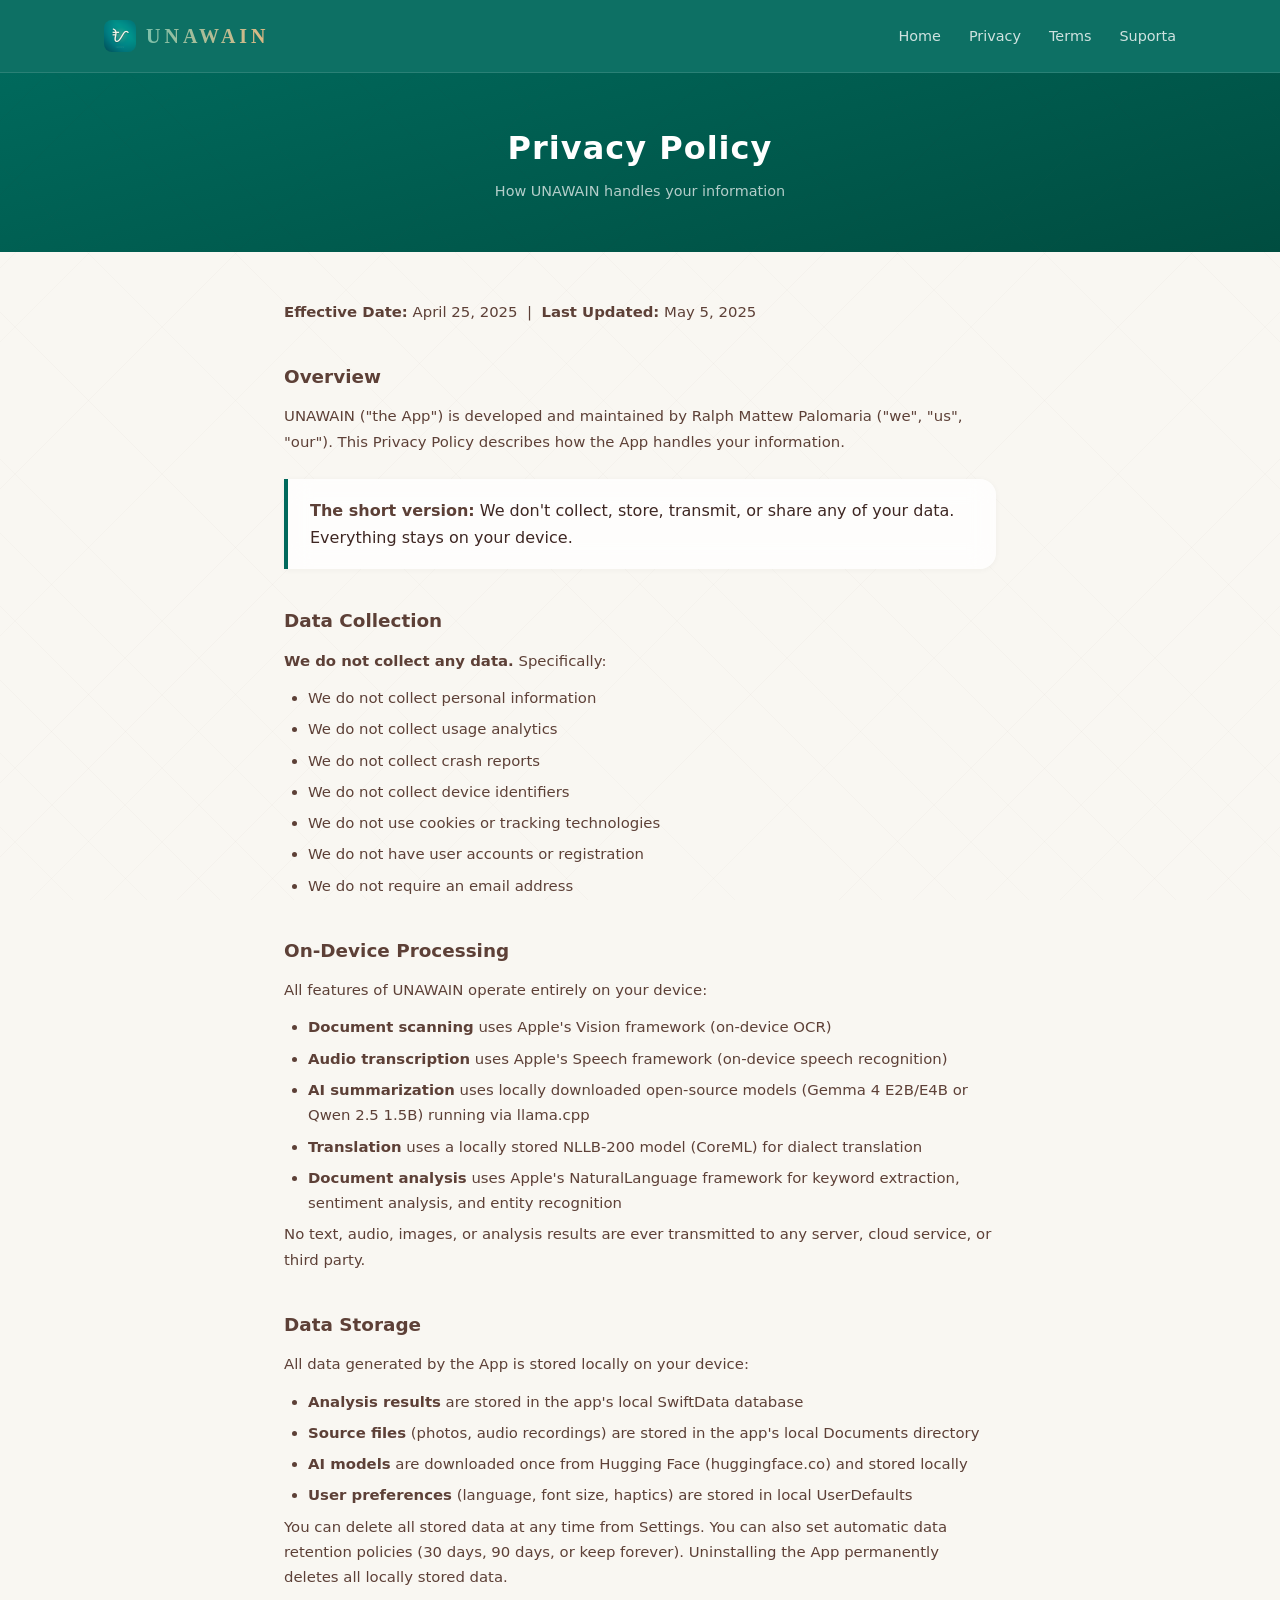
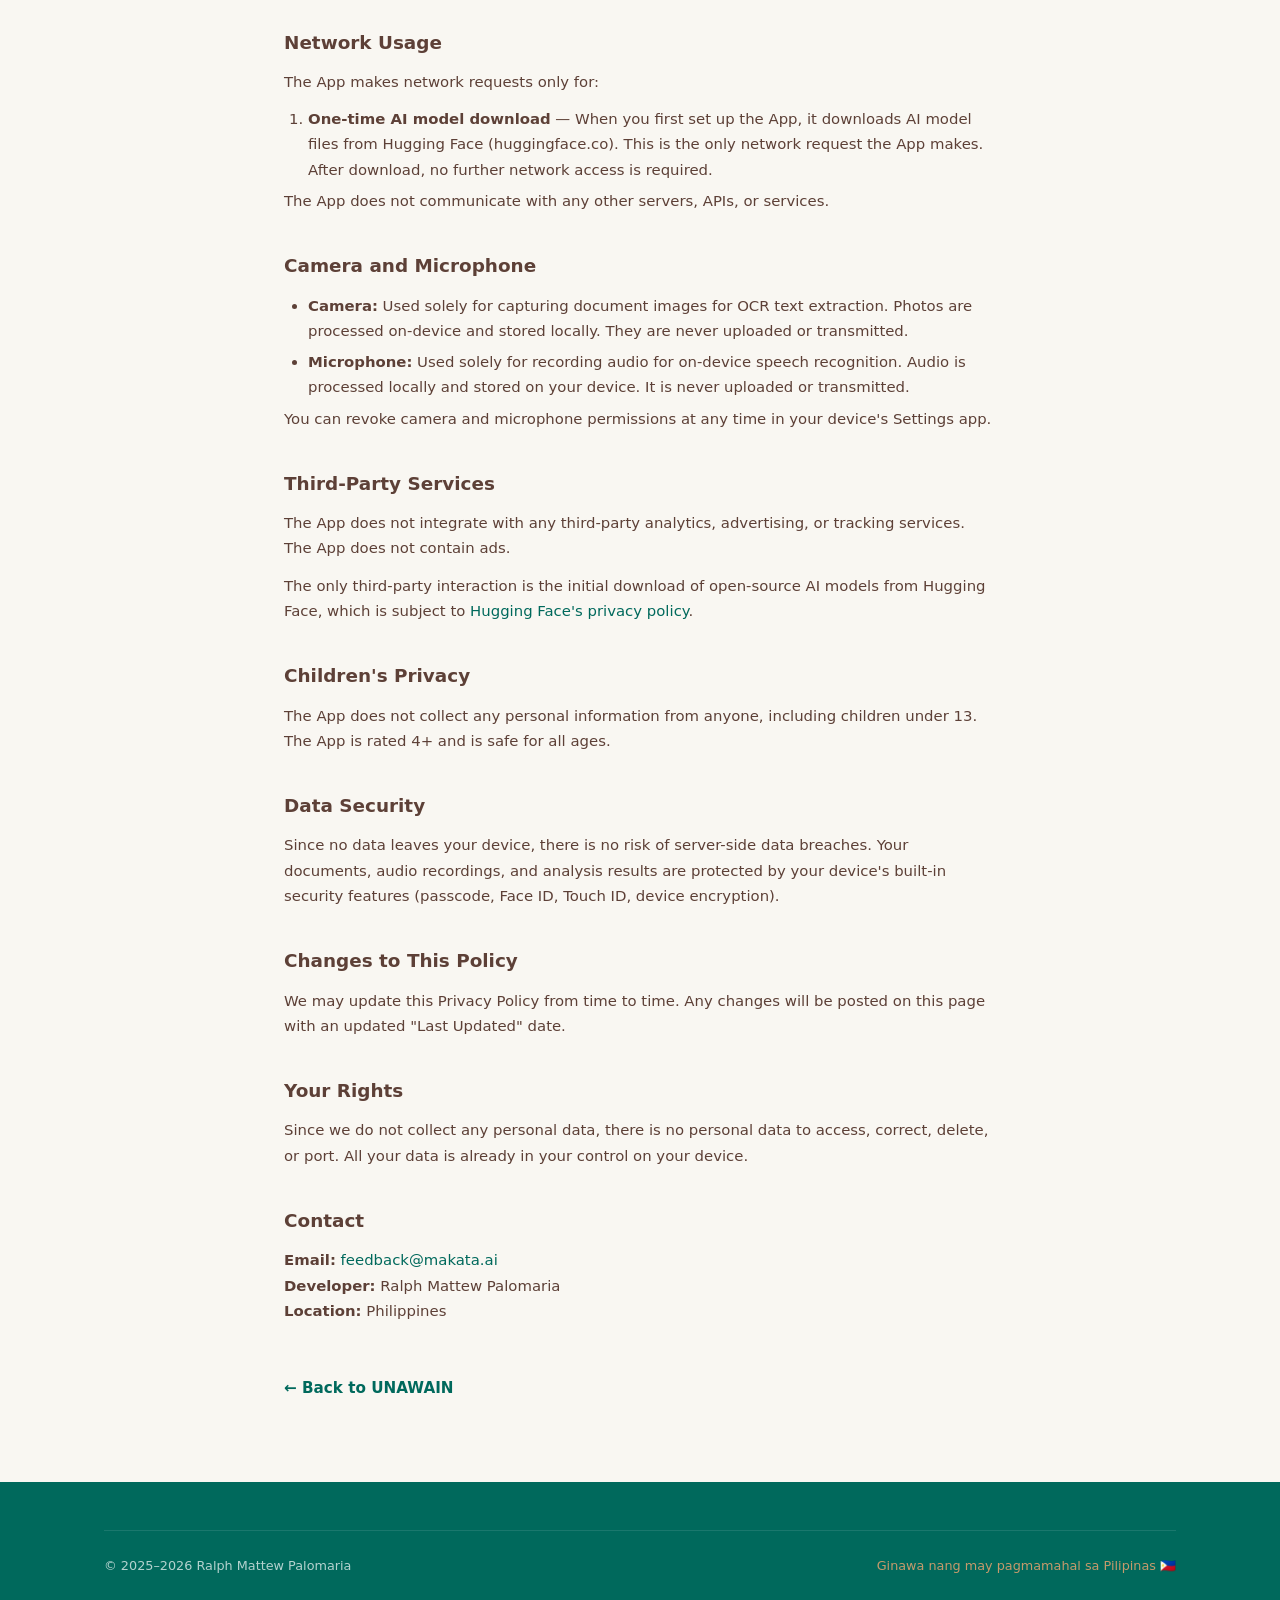
==== commit 8baa3c6d: "Update site: CSS nesting refactor, creative features, and assets - Complete CSS rewrite with modern " ====
--- a/privacy/index.html
+++ b/privacy/index.html
@@ -5,15 +5,22 @@
     <meta name="viewport" content="width=device-width, initial-scale=1.0">
     <title>Privacy Policy — UNAWAIN</title>
     <meta name="description" content="UNAWAIN Privacy Policy. We don't collect, store, transmit, or share any of your data. Everything stays on your device.">
+    <link rel="canonical" href="https://unawain.makata.ai/privacy/">
+    <meta property="og:title" content="Privacy Policy — UNAWAIN">
+    <meta property="og:description" content="We don't collect, store, transmit, or share any of your data. Everything stays on your device.">
+    <meta property="og:url" content="https://unawain.makata.ai/privacy/">
+    <meta property="og:image" content="https://unawain.makata.ai/assets/img/og-image.jpg">
     <meta name="theme-color" content="#00695C">
-    <link rel="icon" type="image/png" href="../assets/img/appicon.png">
+    <link rel="icon" type="image/png" sizes="32x32" href="../assets/img/favicon-32x32.png">
+    <link rel="icon" type="image/png" sizes="16x16" href="../assets/img/favicon-16x16.png">
+    <link rel="apple-touch-icon" sizes="180x180" href="../assets/img/apple-touch-icon.png">
     <link rel="stylesheet" href="../assets/css/style.css">
 </head>
 <body>
 
 <nav class="site-nav">
     <div class="nav-inner">
-        <a href="../" class="nav-brand"><img src="../assets/img/appicon.png" alt="UNAWAIN" class="nav-icon">UNAWAIN</a>
+        <a href="../" class="nav-brand"><img src="../assets/img/appicon-web.png" alt="UNAWAIN" class="nav-icon">UNAWAIN</a>
         <button class="nav-toggle" onclick="document.querySelector('.nav-links').classList.toggle('open')" aria-label="Menu">&#9776;</button>
         <ul class="nav-links">
             <li><a href="../">Home</a></li>
@@ -102,7 +109,7 @@
     <p>Since we do not collect any personal data, there is no personal data to access, correct, delete, or port. All your data is already in your control on your device.</p>
 
     <h2>Contact</h2>
-    <p><strong>Email:</strong> <a href="mailto:ralphmattew@gmail.com">ralphmattew@gmail.com</a><br>
+    <p><strong>Email:</strong> <a href="mailto:feedback@makata.ai">feedback@makata.ai</a><br>
     <strong>Developer:</strong> Ralph Mattew Palomaria<br>
     <strong>Location:</strong> Philippines</p>
 
--- a/assets/css/style.css
+++ b/assets/css/style.css
@@ -1,32 +1,31 @@
 /* ========================================================================
    UNAWAIN — Marketing Site
    Design system aligned with the iOS app's Solihiya-inspired theme
+   Modern CSS nesting syntax throughout
    ======================================================================== */
 
 :root {
-    /* Exact app color tokens from UNAWAINColors.swift */
-    --narra-dark: #3E2723;       /* Color.narraDark — body text */
-    --narra-brown: #5D4037;      /* Color.narraBrown — headings, accent */
-    --narra-light: #8D6E63;      /* Color.narraLight — secondary text */
-    --philippine-teal: #00695C;  /* Color.philippineTeal — primary actions */
-    --teal-light: #00897B;       /* Color.tealLight — secondary highlights */
-    --sampaguita: #F9F7F2;       /* Color.sampaguitaWhite — page background */
-    --ginto: #C49A6C;            /* Color.ginto — gold premium accent */
-    --ginto-bright: #E0B882;     /* Color.ginto dark mode variant */
-
-    --text-primary: #3E2723;     /* = narra-dark */
-    --text-secondary: #5D4037;   /* = narra-brown */
-    --text-muted: #8D6E63;       /* = narra-light */
+    --narra-dark: #3E2723;
+    --narra-brown: #5D4037;
+    --narra-light: #8D6E63;
+    --philippine-teal: #00695C;
+    --teal-light: #00897B;
+    --sampaguita: #F9F7F2;
+    --ginto: #C49A6C;
+    --ginto-bright: #E0B882;
+
+    --text-primary: #3E2723;
+    --text-secondary: #5D4037;
+    --text-muted: #8D6E63;
     --border: #E8DDD0;
     --card-bg: rgba(255, 255, 255, 0.78);
     --card-shadow: 0 1px 6px rgba(62, 39, 35, 0.04);
     --card-shadow-hover: 0 4px 20px rgba(62, 39, 35, 0.08);
     --glass-blur: blur(12px);
 
-    /* Spacing from UNAWAINSpacing.swift */
-    --radius: 16px;              /* cardCornerRadius */
-    --radius-sm: 8px;            /* chipCornerRadius */
-    --radius-btn: 12px;          /* buttonCornerRadius */
+    --radius: 16px;
+    --radius-sm: 8px;
+    --radius-btn: 12px;
     --radius-lg: 24px;
     --max-width: 1120px;
     --header-height: 72px;
@@ -44,41 +43,31 @@
     line-height: 1.7;
     overflow-x: hidden;
     animation: pageEntry 0.6s ease-out;
-}
-
-/* ---- Smooth Page Entry ---- */
+
+    &::before {
+        content: '';
+        position: fixed;
+        inset: 0;
+        background-image:
+            repeating-linear-gradient(45deg, transparent, transparent 51.5px, rgba(93, 64, 55, 0.025) 51.5px, rgba(93, 64, 55, 0.025) 52px),
+            repeating-linear-gradient(-45deg, transparent, transparent 51.5px, rgba(93, 64, 55, 0.025) 51.5px, rgba(93, 64, 55, 0.025) 52px);
+        pointer-events: none;
+        z-index: 0;
+    }
+}
+
 @keyframes pageEntry {
     from { opacity: 0; }
     to { opacity: 1; }
 }
 
-/* Solihiya background — diagonal crosshatch matching SolihiyaBackground.swift
-   narraBrown (#5D4037) at 2.5% opacity, 52px spacing, 0.5px lines */
-body::before {
-    content: '';
-    position: fixed;
-    inset: 0;
-    background-image:
-        repeating-linear-gradient(
-            45deg,
-            transparent,
-            transparent 51.5px,
-            rgba(93, 64, 55, 0.025) 51.5px,
-            rgba(93, 64, 55, 0.025) 52px
-        ),
-        repeating-linear-gradient(
-            -45deg,
-            transparent,
-            transparent 51.5px,
-            rgba(93, 64, 55, 0.025) 51.5px,
-            rgba(93, 64, 55, 0.025) 52px
-        );
-    pointer-events: none;
-    z-index: 0;
-}
-
-a { color: var(--philippine-teal); text-decoration: none; transition: opacity 0.2s; }
-a:hover { opacity: 0.8; }
+a {
+    color: var(--philippine-teal);
+    text-decoration: none;
+    transition: opacity 0.2s;
+
+    &:hover { opacity: 0.8; }
+}
 
 /* ---- Scroll-reveal animations ---- */
 @keyframes revealUp {
@@ -103,23 +92,13 @@
 
 .reveal {
     opacity: 0;
-}
-
-.reveal.visible {
-    animation: revealUp 0.7s cubic-bezier(0.22, 1, 0.36, 1) forwards;
-}
-
-.reveal-scale.visible {
-    animation: revealScale 0.6s cubic-bezier(0.22, 1, 0.36, 1) forwards;
-}
-
-.reveal-left.visible {
-    animation: revealLeft 0.7s cubic-bezier(0.22, 1, 0.36, 1) forwards;
-}
-
-.reveal-right.visible {
-    animation: revealRight 0.7s cubic-bezier(0.22, 1, 0.36, 1) forwards;
-}
+
+    &.visible { animation: revealUp 0.7s cubic-bezier(0.22, 1, 0.36, 1) forwards; }
+}
+
+.reveal-scale.visible { animation: revealScale 0.6s cubic-bezier(0.22, 1, 0.36, 1) forwards; }
+.reveal-left.visible { animation: revealLeft 0.7s cubic-bezier(0.22, 1, 0.36, 1) forwards; }
+.reveal-right.visible { animation: revealRight 0.7s cubic-bezier(0.22, 1, 0.36, 1) forwards; }
 
 .reveal-delay-1 { animation-delay: 0.1s !important; }
 .reveal-delay-2 { animation-delay: 0.2s !important; }
@@ -138,7 +117,7 @@
     }
 }
 
-/* ---- Banig Divider — traditional Filipino woven mat pattern ---- */
+/* ---- Banig Divider ---- */
 .banig-divider {
     height: 2px;
     background: repeating-linear-gradient(90deg,
@@ -152,21 +131,17 @@
     max-width: var(--max-width);
 }
 
-/* Banig accent — gradient hairline like BanigAccent.swift */
 .banig-accent {
     height: 1.5px;
     background: linear-gradient(90deg,
-        rgba(0, 105, 92, 0.3),
-        rgba(196, 154, 108, 0.4),
-        rgba(93, 64, 55, 0.3),
-        rgba(196, 154, 108, 0.4),
-        rgba(0, 105, 92, 0.3)
-    );
+        rgba(0, 105, 92, 0.3), rgba(196, 154, 108, 0.4),
+        rgba(93, 64, 55, 0.3), rgba(196, 154, 108, 0.4),
+        rgba(0, 105, 92, 0.3));
     border-radius: 1px;
     margin: 0 24px;
 }
 
-/* ---- Capiz shimmer animation — pearlescent gold overlay ---- */
+/* ---- Capiz shimmer ---- */
 @keyframes capizShimmer {
     0% { transform: translateX(-100%); }
     100% { transform: translateX(100%); }
@@ -177,13 +152,7 @@
         content: '';
         position: absolute;
         inset: 0;
-        background: linear-gradient(135deg,
-            transparent 30%,
-            rgba(196, 154, 108, 0.04) 45%,
-            rgba(196, 154, 108, 0.06) 50%,
-            rgba(196, 154, 108, 0.04) 55%,
-            transparent 70%
-        );
+        background: linear-gradient(135deg, transparent 30%, rgba(196, 154, 108, 0.04) 45%, rgba(196, 154, 108, 0.06) 50%, rgba(196, 154, 108, 0.04) 55%, transparent 70%);
         animation: capizShimmer 5s ease-in-out infinite alternate;
         border-radius: inherit;
         pointer-events: none;
@@ -202,11 +171,11 @@
     -webkit-backdrop-filter: blur(20px);
     border-bottom: 1px solid rgba(255, 255, 255, 0.12);
     transition: background 0.3s, box-shadow 0.3s;
-}
-
-.site-nav.scrolled {
-    background: rgba(0, 105, 92, 0.98);
-    box-shadow: 0 2px 20px rgba(0, 0, 0, 0.15);
+
+    &.scrolled {
+        background: rgba(0, 105, 92, 0.98);
+        box-shadow: 0 2px 20px rgba(0, 0, 0, 0.15);
+    }
 }
 
 .nav-inner {
@@ -219,8 +188,6 @@
     height: var(--header-height);
 }
 
-/* Brand font: serif + 4px tracking (UNAWAINFonts.brand + brandTracking)
-   Gradient: philippineTeal → ginto (matches app's LinearGradient) */
 .nav-brand {
     font-size: 1.25rem;
     font-weight: 700;
@@ -243,82 +210,81 @@
     -webkit-text-fill-color: initial;
 }
 
-.nav-links { display: flex; gap: 28px; list-style: none; align-items: center; }
-
-.nav-links a {
-    color: rgba(255, 255, 255, 0.8);
-    font-size: 0.9rem;
-    font-weight: 500;
-    text-decoration: none;
-    transition: color 0.2s;
-    position: relative;
-}
-.nav-links a:hover { color: white; opacity: 1; }
-.nav-links a.active { color: white; }
-.nav-links a.active::after { transform: scaleX(1); }
-
-.nav-links a::after {
-    content: '';
-    position: absolute;
-    bottom: -4px;
-    left: 0;
-    right: 0;
-    height: 2px;
-    background: var(--ginto-bright);
-    border-radius: 1px;
-    transform: scaleX(0);
-    transition: transform 0.2s ease;
-}
-.nav-links a:hover::after { transform: scaleX(1); }
-
-/* Mobile nav toggle */
+.nav-links {
+    display: flex;
+    gap: 28px;
+    list-style: none;
+    align-items: center;
+
+    a {
+        color: rgba(255, 255, 255, 0.8);
+        font-size: 0.9rem;
+        font-weight: 500;
+        text-decoration: none;
+        transition: color 0.2s;
+        position: relative;
+
+        &:hover { color: white; opacity: 1; }
+        &.active { color: white; }
+        &.active::after { transform: scaleX(1); }
+
+        &::after {
+            content: '';
+            position: absolute;
+            bottom: -4px;
+            left: 0;
+            right: 0;
+            height: 2px;
+            background: var(--ginto-bright);
+            border-radius: 1px;
+            transform: scaleX(0);
+            transition: transform 0.2s ease;
+        }
+
+        &:hover::after { transform: scaleX(1); }
+    }
+}
+
 .nav-toggle { display: none; background: none; border: none; color: white; font-size: 1.5rem; cursor: pointer; padding: 8px; }
 
 /* ---- Sections ---- */
-section { position: relative; z-index: 1; }
+section { position: relative; z-index: 1; transition: background-color 0.3s ease; }
 
 .section-inner {
     max-width: var(--max-width);
     margin: 0 auto;
-    padding: 80px 24px;
+    padding: 96px 24px;
 }
 
 .section-label {
     display: inline-block;
-    font-size: 0.75rem;
+    font-size: 0.72rem;
     font-weight: 700;
-    letter-spacing: 2px;
+    letter-spacing: 2.5px;
     text-transform: uppercase;
     color: var(--philippine-teal);
-    margin-bottom: 12px;
-    background: rgba(0, 105, 92, 0.06);
-    padding: 6px 16px;
-    border-radius: 20px;
-    border: 1px solid rgba(0, 105, 92, 0.1);
-}
-
-/* Section headings: rounded design, negative tracking (UNAWAINFonts.display) */
+    margin-bottom: 16px;
+}
+
 .section-title {
-    font-size: 2rem;
+    font-size: 2.2rem;
     font-weight: 700;
     font-family: -apple-system, BlinkMacSystemFont, 'SF Pro Rounded', 'SF Pro Display', system-ui, sans-serif;
     color: var(--narra-brown);
-    line-height: 1.25;
+    line-height: 1.2;
     margin-bottom: 16px;
-    letter-spacing: -0.3px;
-}
-.section-title::after {
-    content: '';
-    display: block;
-    width: 56px;
-    height: 3px;
-    background: linear-gradient(90deg, var(--philippine-teal), var(--ginto));
-    margin-top: 12px;
-    border-radius: 2px;
-}
-.section-center .section-title::after {
-    margin-left: auto;
-    margin-right: auto;
+    letter-spacing: -0.5px;
+
+    &::after {
+        content: '';
+        display: block;
+        width: 40px;
+        height: 2px;
+        background: linear-gradient(90deg, var(--philippine-teal), var(--ginto));
+        margin-top: 16px;
+        border-radius: 1px;
+        opacity: 0.7;
+    }
 }
 
 .section-subtitle {
@@ -328,8 +294,12 @@
     line-height: 1.7;
 }
 
-.section-center { text-align: center; }
-.section-center .section-subtitle { margin: 0 auto; }
+.section-center {
+    text-align: center;
+
+    .section-subtitle { margin: 0 auto; }
+    .section-title::after { margin-left: auto; margin-right: auto; }
+}
 
 /* ---- Hero ---- */
 .hero {
@@ -337,35 +307,43 @@
     color: white;
     overflow: hidden;
     position: relative;
-}
-
-/* Ambient floating orbs in hero */
-.hero::before {
-    content: '\1700\1708\1718\1701\1708';
-    position: absolute;
-    font-size: 14rem;
-    font-weight: 100;
-    color: rgba(255, 255, 255, 0.03);
-    right: 2%;
-    bottom: 10%;
-    z-index: 1;
-    pointer-events: none;
-    letter-spacing: 8px;
-    line-height: 1;
-}
-
-.hero::after {
-    content: '';
-    position: absolute;
-    bottom: -2px;
-    left: 0;
-    right: 0;
-    height: 80px;
-    background: linear-gradient(to bottom, transparent, var(--sampaguita));
-    z-index: 2;
-}
-
-/* Hero Solihiya diamond particles */
+
+    &::before {
+        content: '\1700\1708\1718\1701\1708';
+        position: absolute;
+        font-size: 14rem;
+        font-weight: 100;
+        color: rgba(255, 255, 255, 0.03);
+        right: 2%;
+        bottom: 10%;
+        z-index: 1;
+        pointer-events: none;
+        letter-spacing: 8px;
+        line-height: 1;
+    }
+
+    &::after {
+        content: '';
+        position: absolute;
+        bottom: -2px;
+        left: 0;
+        right: 0;
+        height: 80px;
+        background: linear-gradient(to bottom, transparent, var(--sampaguita));
+        z-index: 2;
+    }
+
+    .section-inner {
+        display: flex;
+        align-items: center;
+        gap: 60px;
+        padding-top: 100px;
+        padding-bottom: 100px;
+        position: relative;
+        z-index: 3;
+    }
+}
+
 .hero-particles {
     position: absolute;
     inset: 0;
@@ -375,7 +353,6 @@
     z-index: 1;
 }
 
-/* Hero ambient glow orbs */
 .hero-orb {
     position: absolute;
     border-radius: 50%;
@@ -383,6 +360,7 @@
     filter: blur(80px);
     z-index: 1;
 }
+
 .hero-orb-1 {
     width: 500px;
     height: 500px;
@@ -391,6 +369,7 @@
     right: -10%;
     animation: orbFloat 8s ease-in-out infinite alternate;
 }
+
 .hero-orb-2 {
     width: 350px;
     height: 350px;
@@ -405,19 +384,19 @@
     to { transform: translate(20px, -15px); }
 }
 
-.hero .section-inner {
-    display: flex;
-    align-items: center;
-    gap: 60px;
-    padding-top: 100px;
-    padding-bottom: 100px;
-    position: relative;
-    z-index: 3;
-}
-
-.hero-content { flex: 1; min-width: 0; }
-
-/* Hero entrance animations */
+.hero-content {
+    flex: 1;
+    min-width: 0;
+
+    & > * {
+        opacity: 0;
+        animation: heroFadeUp 0.8s cubic-bezier(0.22, 1, 0.36, 1) forwards;
+    }
+    & > *:nth-child(1) { animation-delay: 0.15s; }
+    & > *:nth-child(2) { animation-delay: 0.4s; }
+    & > *:nth-child(3) { animation-delay: 0.65s; }
+}
+
 @keyframes heroFadeUp {
     from { opacity: 0; transform: translateY(30px); filter: blur(8px); }
     60% { filter: blur(2px); }
@@ -428,14 +407,6 @@
     from { opacity: 0; transform: translateY(60px); }
     to { opacity: 1; transform: translateY(0); }
 }
-
-.hero-content > * {
-    opacity: 0;
-    animation: heroFadeUp 0.8s cubic-bezier(0.22, 1, 0.36, 1) forwards;
-}
-.hero-content > *:nth-child(1) { animation-delay: 0.15s; }
-.hero-content > *:nth-child(2) { animation-delay: 0.4s; }
-.hero-content > *:nth-child(3) { animation-delay: 0.65s; }
 
 .hero-visual {
     flex: 0 0 340px;
@@ -446,22 +417,67 @@
     perspective: 1000px;
 }
 
-/* Hero brand heading: serif with wide tracking (UNAWAINFonts.displaySerif) */
 .hero-tagline {
-    font-size: 3.2rem;
+    font-size: 3.4rem;
     font-weight: 800;
     font-family: Georgia, 'Times New Roman', 'Iowan Old Style', serif;
-    line-height: 1.15;
-    margin-bottom: 20px;
-    letter-spacing: -0.5px;
-}
-
-/* Brand gradient: philippineTeal → ginto (matches DashboardView brand text) */
-.hero-tagline .accent {
-    background: linear-gradient(90deg, var(--teal-light), var(--ginto-bright));
+    line-height: 1.1;
+    margin-bottom: 24px;
+    letter-spacing: -1px;
+    position: relative;
+    overflow: hidden;
+
+    .accent {
+        background: linear-gradient(90deg, var(--teal-light), var(--ginto-bright));
+        -webkit-background-clip: text;
+        -webkit-text-fill-color: transparent;
+        background-clip: text;
+    }
+}
+
+.baybayin-overlay {
+    position: absolute;
+    inset: 0;
+    display: flex;
+    align-items: center;
+    font-size: 1em;
+    font-weight: 400;
+    letter-spacing: 8px;
+    background: linear-gradient(90deg, var(--ginto-bright), #D4A855, var(--ginto-bright));
     -webkit-background-clip: text;
     -webkit-text-fill-color: transparent;
     background-clip: text;
+    pointer-events: none;
+    z-index: 2;
+    animation: baybayinFade 1s ease-out 2.5s forwards;
+}
+
+@keyframes baybayinFade {
+    from { opacity: 1; filter: blur(0); }
+    to { opacity: 0; filter: blur(12px); }
+}
+
+@media (prefers-reduced-motion: no-preference) {
+    .hero-tagline::before {
+        content: '';
+        position: absolute;
+        inset: 0;
+        background: linear-gradient(90deg, transparent 20%, rgba(224, 184, 130, 0.15) 50%, transparent 80%);
+        transform: translateX(-100%);
+        animation: heroShimmer 2s ease-in-out 0.5s forwards;
+        pointer-events: none;
+        z-index: 3;
+    }
+}
+
+@keyframes heroShimmer {
+    from { transform: translateX(-100%); }
+    to { transform: translateX(100%); }
+}
+
+@media (prefers-reduced-motion: reduce) {
+    .baybayin-overlay { display: none; }
+    .hero-tagline::before { display: none; }
 }
 
 .hero-subtitle {
@@ -493,18 +509,26 @@
     text-decoration: none;
     position: relative;
     overflow: hidden;
-}
-.hero-cta::before {
-    content: '';
-    position: absolute;
-    inset: 0;
-    background: linear-gradient(90deg, transparent, rgba(255,255,255,0.3), transparent);
-    transform: translateX(-100%);
-    transition: transform 0.5s;
-}
-.hero-cta:hover::before { transform: translateX(100%); }
-.hero-cta:hover { transform: translateY(-2px); box-shadow: 0 8px 24px rgba(0,0,0,0.2); opacity: 1; }
-.hero-cta svg { width: 22px; height: 22px; position: relative; }
+
+    &::before {
+        content: '';
+        position: absolute;
+        inset: 0;
+        background: linear-gradient(90deg, transparent, rgba(255,255,255,0.3), transparent);
+        transform: translateX(-100%);
+        transition: transform 0.5s;
+    }
+
+    &:hover {
+        transform: translateY(-2px);
+        box-shadow: 0 8px 24px rgba(0,0,0,0.2);
+        opacity: 1;
+
+        &::before { transform: translateX(100%); }
+    }
+
+    svg { width: 22px; height: 22px; position: relative; }
+}
 
 .privacy-pill {
     display: inline-flex;
@@ -517,8 +541,9 @@
     font-size: 0.85rem;
     color: rgba(255, 255, 255, 0.85);
     backdrop-filter: blur(8px);
-}
-.privacy-pill .lock-icon { font-size: 1rem; }
+
+    .lock-icon { font-size: 1rem; }
+}
 
 .phone-mockup {
     width: 300px;
@@ -532,7 +557,6 @@
     overflow: hidden;
 }
 
-/* Dynamic Island */
 .phone-notch {
     position: absolute;
     top: 12px;
@@ -563,41 +587,15 @@
     display: block;
 }
 
-.phone-screen-header {
-    background: linear-gradient(135deg, var(--philippine-teal), #004D40);
-    color: white;
-    padding: 48px 20px 16px;
-    text-align: center;
-}
-.phone-screen-header .app-title {
-    font-size: 0.7rem;
-    font-weight: 700;
-    letter-spacing: 3px;
-    font-family: Georgia, 'Times New Roman', serif;
-    background: linear-gradient(90deg, rgba(255,255,255,0.9), var(--ginto-bright));
-    -webkit-background-clip: text;
-    -webkit-text-fill-color: transparent;
-    background-clip: text;
-}
-.phone-screen-header .screen-title { font-size: 0.7rem; opacity: 0.7; margin-top: 2px; }
-
-.phone-screen-body { padding: 16px; flex: 1; overflow: hidden; }
-
-.mini-card {
-    background: white;
-    border-radius: 10px;
-    padding: 12px 14px;
-    margin-bottom: 10px;
-    box-shadow: 0 1px 4px rgba(0,0,0,0.05);
-    border-left: 2px solid var(--philippine-teal);
-}
-.mini-card:nth-child(2) { border-left-color: var(--ginto); }
-.mini-card:nth-child(3) { border-left-color: var(--narra-brown); }
-.mini-card-label { font-size: 0.55rem; font-weight: 700; color: var(--philippine-teal); text-transform: uppercase; letter-spacing: 0.5px; margin-bottom: 4px; }
-.mini-card-text { font-size: 0.55rem; color: var(--text-secondary); line-height: 1.5; }
-.mini-card-chips { display: flex; gap: 4px; margin-top: 6px; flex-wrap: wrap; }
-/* Chip radius: 8px (UNAWAINSpacing.chipCornerRadius) */
-.mini-chip { font-size: 0.45rem; background: rgba(0, 105, 92, 0.08); color: var(--philippine-teal); padding: 2px 7px; border-radius: var(--radius-sm); font-weight: 600; }
+.hero-mockup {
+    max-width: 380px;
+    width: 100%;
+    height: auto;
+    display: block;
+    margin: 0 auto;
+    filter: drop-shadow(0 24px 60px rgba(0,0,0,0.35));
+    border-radius: 8px;
+}
 
 .phone-glow {
     position: absolute;
@@ -611,32 +609,46 @@
 }
 
 /* ---- Problem Statement ---- */
-.problem { background: var(--sampaguita); position: relative; overflow: hidden; }
-.problem::before {
-    content: '\1710\1700\1718\1701\1708';
-    position: absolute;
-    font-size: 8rem;
-    font-weight: 100;
-    color: rgba(93, 64, 55, 0.025);
-    left: -1%;
-    top: 20%;
-    pointer-events: none;
-    letter-spacing: 6px;
+.problem {
+    background: var(--sampaguita);
+    position: relative;
+    overflow: hidden;
+
+    &::before {
+        content: '\1710\1700\1718\1701\1708';
+        position: absolute;
+        font-size: 8rem;
+        font-weight: 100;
+        color: rgba(93, 64, 55, 0.025);
+        left: -1%;
+        top: 20%;
+        pointer-events: none;
+        letter-spacing: 6px;
+    }
 }
 
 .problem-content {
     max-width: 700px;
     margin: 0 auto;
     text-align: center;
-}
-
-.problem-content .section-title { font-size: 1.8rem; }
-
-.problem-content p {
-    font-size: 1.05rem;
-    color: var(--text-secondary);
-    margin-top: 16px;
-    line-height: 1.8;
+
+    .section-title { font-size: 1.8rem; }
+
+    p {
+        font-size: 1.05rem;
+        color: var(--text-secondary);
+        margin-top: 16px;
+        line-height: 1.8;
+    }
+}
+
+.problem-highlight {
+    margin-top: 12px;
+
+    strong {
+        color: var(--philippine-teal);
+        font-size: 1.1rem;
+    }
 }
 
 /* ---- How It Works ---- */
@@ -647,11 +659,33 @@
     grid-template-columns: repeat(3, 1fr);
     gap: 40px;
     margin-top: 48px;
+
+    &.steps-grid-4 {
+        grid-template-columns: repeat(4, 1fr);
+        gap: 32px;
+    }
 }
 
 .step {
     text-align: center;
     position: relative;
+
+    &:hover .step-number {
+        transform: scale(1.08);
+        box-shadow: 0 6px 24px rgba(0, 105, 92, 0.35);
+    }
+
+    h3 {
+        font-size: 1.05rem;
+        color: var(--narra-brown);
+        margin-bottom: 8px;
+    }
+
+    p {
+        font-size: 0.9rem;
+        color: var(--text-secondary);
+        line-height: 1.6;
+    }
 }
 
 .step-number {
@@ -670,140 +704,10 @@
     transition: transform 0.3s, box-shadow 0.3s;
 }
 
-.step:hover .step-number {
-    transform: scale(1.08);
-    box-shadow: 0 6px 24px rgba(0, 105, 92, 0.35);
-}
-
 .step-icon { font-size: 0; margin-bottom: 8px; line-height: 0; color: var(--philippine-teal); }
 
-.step h3 {
-    font-size: 1.05rem;
-    color: var(--narra-brown);
-    margin-bottom: 8px;
-}
-
-.step p {
-    font-size: 0.9rem;
-    color: var(--text-secondary);
-    line-height: 1.6;
-}
-
-.step-arrow {
-    position: absolute;
-    top: 28px;
-    right: -24px;
-    width: 40px;
-    height: 2px;
-    background: none;
-    font-size: 0;
-    color: transparent;
-    overflow: visible;
-}
-.step-arrow::before {
-    content: '';
-    position: absolute;
-    top: 0;
-    left: 0;
-    width: 100%;
-    height: 2px;
-    background: repeating-linear-gradient(90deg, var(--philippine-teal) 0, var(--philippine-teal) 6px, transparent 6px, transparent 12px);
-    background-size: 200% 100%;
-    animation: dashMove 2s linear infinite;
-    border-radius: 1px;
-}
-.step-arrow::after {
-    content: '';
-    position: absolute;
-    top: -4px;
-    right: -2px;
-    width: 0;
-    height: 0;
-    border-top: 5px solid transparent;
-    border-bottom: 5px solid transparent;
-    border-left: 6px solid var(--philippine-teal);
-}
-
-@keyframes dashMove {
-    from { background-position: 0 0; }
-    to { background-position: -24px 0; }
-}
-
-/* ---- Features Grid ---- */
+/* ---- Features Section ---- */
 .features { background: var(--sampaguita); }
-
-.features-grid {
-    display: grid;
-    grid-template-columns: repeat(3, 1fr);
-    gap: 20px;
-    margin-top: 48px;
-}
-
-.feature-card {
-    background: var(--card-bg);
-    border-radius: var(--radius);
-    padding: 28px 24px 28px 24px;
-    border: none;
-    border-left: 3px solid var(--philippine-teal);
-    backdrop-filter: var(--glass-blur);
-    -webkit-backdrop-filter: var(--glass-blur);
-    box-shadow: var(--card-shadow);
-    transition: transform 0.3s cubic-bezier(0.22, 1, 0.36, 1), box-shadow 0.3s;
-    position: relative;
-    overflow: hidden;
-}
-.feature-card:hover {
-    transform: translateY(-4px);
-}
-.feature-card:nth-child(1):hover { box-shadow: 0 8px 32px rgba(0, 105, 92, 0.15), 0 0 20px rgba(0, 105, 92, 0.08); }
-.feature-card:nth-child(2):hover { box-shadow: 0 8px 32px rgba(0, 105, 92, 0.15), 0 0 20px rgba(0, 105, 92, 0.08); }
-.feature-card:nth-child(3):hover { box-shadow: 0 8px 32px rgba(196, 154, 108, 0.15), 0 0 20px rgba(196, 154, 108, 0.08); }
-.feature-card:nth-child(4):hover { box-shadow: 0 8px 32px rgba(93, 64, 55, 0.15), 0 0 20px rgba(93, 64, 55, 0.08); }
-.feature-card:nth-child(5):hover { box-shadow: 0 8px 32px rgba(0, 105, 92, 0.15), 0 0 20px rgba(0, 105, 92, 0.08); }
-.feature-card:nth-child(6):hover { box-shadow: 0 8px 32px rgba(196, 154, 108, 0.15), 0 0 20px rgba(196, 154, 108, 0.08); }
-.feature-card:nth-child(2) { border-left-color: var(--philippine-teal); }
-.feature-card:nth-child(3) { border-left-color: var(--ginto); }
-.feature-card:nth-child(4) { border-left-color: var(--narra-brown); }
-.feature-card:nth-child(5) { border-left-color: var(--philippine-teal); }
-.feature-card:nth-child(6) { border-left-color: var(--ginto); }
-
-.feature-icon {
-    width: 52px;
-    height: 52px;
-    background: linear-gradient(135deg, rgba(0, 105, 92, 0.14), rgba(0, 105, 92, 0.06));
-    border-radius: 14px;
-    display: flex;
-    align-items: center;
-    justify-content: center;
-    margin-bottom: 16px;
-    transition: transform 0.3s;
-    color: var(--philippine-teal);
-}
-
-.feature-card:nth-child(3) .feature-icon,
-.feature-card:nth-child(6) .feature-icon {
-    background: linear-gradient(135deg, rgba(196, 154, 108, 0.14), rgba(196, 154, 108, 0.06));
-    color: var(--ginto);
-}
-.feature-card:nth-child(4) .feature-icon {
-    background: linear-gradient(135deg, rgba(93, 64, 55, 0.14), rgba(93, 64, 55, 0.06));
-    color: var(--narra-brown);
-}
-
-.feature-card:hover .feature-icon { transform: scale(1.06); }
-
-.feature-card h3 {
-    font-size: 1.05rem;
-    color: var(--narra-brown);
-    margin-bottom: 8px;
-    font-weight: 700;
-}
-
-.feature-card p {
-    font-size: 0.88rem;
-    color: var(--text-secondary);
-    line-height: 1.6;
-}
 
 /* ---- Stats Section ---- */
 .stats {
@@ -811,31 +715,19 @@
     color: white;
     position: relative;
     overflow: hidden;
-}
-
-.stats::before {
-    content: '';
-    position: absolute;
-    inset: 0;
-    background-image:
-        repeating-linear-gradient(
-            45deg,
-            transparent,
-            transparent 51.5px,
-            rgba(255, 255, 255, 0.02) 51.5px,
-            rgba(255, 255, 255, 0.02) 52px
-        ),
-        repeating-linear-gradient(
-            -45deg,
-            transparent,
-            transparent 51.5px,
-            rgba(255, 255, 255, 0.02) 51.5px,
-            rgba(255, 255, 255, 0.02) 52px
-        );
-    pointer-events: none;
-}
-
-.stats .section-inner { padding: 64px 24px; position: relative; z-index: 1; }
+
+    &::before {
+        content: '';
+        position: absolute;
+        inset: 0;
+        background-image:
+            repeating-linear-gradient(45deg, transparent, transparent 51.5px, rgba(255, 255, 255, 0.02) 51.5px, rgba(255, 255, 255, 0.02) 52px),
+            repeating-linear-gradient(-45deg, transparent, transparent 51.5px, rgba(255, 255, 255, 0.02) 51.5px, rgba(255, 255, 255, 0.02) 52px);
+        pointer-events: none;
+    }
+
+    .section-inner { padding: 64px 24px; position: relative; z-index: 1; }
+}
 
 .stats-grid {
     display: grid;
@@ -844,9 +736,7 @@
     text-align: center;
 }
 
-.stat-item {
-    padding: 20px;
-}
+.stat-item { padding: 20px; }
 
 .stat-number {
     font-size: 2.8rem;
@@ -878,20 +768,19 @@
     margin: 0 auto 16px;
     box-shadow: 0 8px 32px rgba(0,0,0,0.15), 0 0 0 1px rgba(255,255,255,0.05);
     position: relative;
-}
-
-/* Mini dynamic island for screenshots */
-.screenshot-frame::before {
-    content: '';
-    position: absolute;
-    top: 10px;
-    left: 50%;
-    transform: translateX(-50%);
-    width: 80px;
-    height: 22px;
-    background: #000;
-    border-radius: 12px;
-    z-index: 5;
+
+    &::before {
+        content: '';
+        position: absolute;
+        top: 10px;
+        left: 50%;
+        transform: translateX(-50%);
+        width: 80px;
+        height: 22px;
+        background: #000;
+        border-radius: 12px;
+        z-index: 5;
+    }
 }
 
 .screenshot-inner {
@@ -902,18 +791,26 @@
     overflow: hidden;
     display: flex;
     flex-direction: column;
-}
-
-.screenshot-inner img {
-    width: 100%;
-    height: 100%;
-    object-fit: cover;
+
+    img { width: 100%; height: 100%; object-fit: cover; }
 }
 
 .screenshot-caption {
     font-size: 0.85rem;
     font-weight: 600;
     color: var(--narra-brown);
+}
+
+.mockup-frame {
+    width: 280px;
+    margin: 0 auto 16px;
+
+    img {
+        width: 100%;
+        height: auto;
+        border-radius: 12px;
+        filter: drop-shadow(0 8px 32px rgba(0,0,0,0.18));
+    }
 }
 
 /* ---- 3D Screenshot Carousel ---- */
@@ -929,7 +826,7 @@
     justify-content: center;
     align-items: center;
     position: relative;
-    height: 560px;
+    height: 640px;
     perspective: 1200px;
 }
 
@@ -939,43 +836,13 @@
     transition: all 0.6s cubic-bezier(0.22, 1, 0.36, 1);
     cursor: pointer;
     transform-style: preserve-3d;
-}
-
-.carousel-slide[data-position="center"] {
-    transform: translateX(0) scale(1) rotateY(0deg);
-    opacity: 1;
-    z-index: 5;
-}
-
-.carousel-slide[data-position="left-1"] {
-    transform: translateX(-280px) scale(0.8) rotateY(15deg);
-    opacity: 0.6;
-    z-index: 3;
-}
-
-.carousel-slide[data-position="right-1"] {
-    transform: translateX(280px) scale(0.8) rotateY(-15deg);
-    opacity: 0.6;
-    z-index: 3;
-}
-
-.carousel-slide[data-position="left-2"] {
-    transform: translateX(-480px) scale(0.6) rotateY(25deg);
-    opacity: 0.25;
-    z-index: 1;
-}
-
-.carousel-slide[data-position="right-2"] {
-    transform: translateX(480px) scale(0.6) rotateY(-25deg);
-    opacity: 0.25;
-    z-index: 1;
-}
-
-.carousel-slide[data-position="hidden"] {
-    transform: translateX(0) scale(0.4);
-    opacity: 0;
-    z-index: 0;
-    pointer-events: none;
+
+    &[data-position="center"] { transform: translateX(0) scale(1) rotateY(0deg); opacity: 1; z-index: 5; }
+    &[data-position="left-1"] { transform: translateX(-280px) scale(0.8) rotateY(15deg); opacity: 0.6; z-index: 3; }
+    &[data-position="right-1"] { transform: translateX(280px) scale(0.8) rotateY(-15deg); opacity: 0.6; z-index: 3; }
+    &[data-position="left-2"] { transform: translateX(-480px) scale(0.6) rotateY(25deg); opacity: 0.25; z-index: 1; }
+    &[data-position="right-2"] { transform: translateX(480px) scale(0.6) rotateY(-25deg); opacity: 0.25; z-index: 1; }
+    &[data-position="hidden"] { transform: translateX(0) scale(0.4); opacity: 0; z-index: 0; pointer-events: none; }
 }
 
 .carousel-nav {
@@ -1002,18 +869,15 @@
     justify-content: center;
     backdrop-filter: var(--glass-blur);
     -webkit-backdrop-filter: var(--glass-blur);
-}
-.carousel-btn:hover {
-    background: var(--philippine-teal);
-    color: white;
-    box-shadow: 0 4px 16px rgba(0, 105, 92, 0.25);
-}
-
-.carousel-dots {
-    display: flex;
-    gap: 8px;
-    align-items: center;
-}
+
+    &:hover {
+        background: var(--philippine-teal);
+        color: white;
+        box-shadow: 0 4px 16px rgba(0, 105, 92, 0.25);
+    }
+}
+
+.carousel-dots { display: flex; gap: 8px; align-items: center; }
 
 .carousel-dot {
     width: 8px;
@@ -1024,11 +888,12 @@
     cursor: pointer;
     transition: all 0.3s;
     padding: 0;
-}
-.carousel-dot.active {
-    background: var(--philippine-teal);
-    width: 24px;
-    border-radius: 4px;
+
+    &.active {
+        background: var(--philippine-teal);
+        width: 24px;
+        border-radius: 4px;
+    }
 }
 
 /* ---- Audience Tabs ---- */
@@ -1054,13 +919,13 @@
     cursor: pointer;
     transition: all 0.25s cubic-bezier(0.22, 1, 0.36, 1);
     white-space: nowrap;
-}
-.audience-tab:hover,
-.audience-tab.active {
-    background: var(--philippine-teal);
-    color: white;
-    border-color: var(--philippine-teal);
-    box-shadow: 0 4px 16px rgba(0, 105, 92, 0.25);
+
+    &:hover, &.active {
+        background: var(--philippine-teal);
+        color: white;
+        border-color: var(--philippine-teal);
+        box-shadow: 0 4px 16px rgba(0, 105, 92, 0.25);
+    }
 }
 
 .audience-panels { margin-top: 24px; }
@@ -1074,12 +939,16 @@
     backdrop-filter: var(--glass-blur);
     -webkit-backdrop-filter: var(--glass-blur);
     box-shadow: var(--card-shadow);
-}
-.audience-panel.active {
-    display: flex;
-    gap: 32px;
-    align-items: center;
-    animation: panelSlideIn 0.45s cubic-bezier(0.22, 1, 0.36, 1);
+
+    &.active {
+        display: flex;
+        gap: 32px;
+        align-items: center;
+        animation: panelSlideIn 0.45s cubic-bezier(0.22, 1, 0.36, 1);
+    }
+
+    h3 { font-size: 1.2rem; color: var(--narra-brown); margin-bottom: 8px; }
+    p { font-size: 0.95rem; color: var(--text-secondary); line-height: 1.7; }
 }
 
 @keyframes panelSlideIn {
@@ -1099,18 +968,6 @@
     color: var(--philippine-teal);
 }
 
-.audience-panel h3 {
-    font-size: 1.2rem;
-    color: var(--narra-brown);
-    margin-bottom: 8px;
-}
-
-.audience-panel p {
-    font-size: 0.95rem;
-    color: var(--text-secondary);
-    line-height: 1.7;
-}
-
 @keyframes fadeIn {
     from { opacity: 0; transform: translateY(8px); }
     to { opacity: 1; transform: translateY(0); }
@@ -1123,9 +980,7 @@
 }
 
 @media (prefers-reduced-motion: no-preference) {
-    .hero-cta,
-    .final-cta-btn,
-    .price-cta {
+    .hero-cta, .final-cta-btn, .price-cta {
         animation: ctaPulse 3s ease-in-out 2s infinite;
     }
 }
@@ -1158,27 +1013,24 @@
 }
 
 .comparison-bad {
-    background: #FFF0F0;
-    color: #8B3A3A;
+    background: rgba(139, 58, 58, 0.04);
+    color: var(--text-muted);
     text-decoration: line-through;
-    opacity: 0.6;
+    opacity: 0.45;
 }
 
 .comparison-good {
-    background: rgba(0, 105, 92, 0.06);
+    background: rgba(0, 105, 92, 0.04);
     color: var(--narra-dark);
     font-weight: 600;
-    border: 1px solid rgba(0, 105, 92, 0.15);
-}
-.comparison-good:hover { transform: translateX(4px); }
+    border: none;
+
+    &:hover { transform: translateX(4px); }
+}
 
 .comparison-icon { font-size: 1.3rem; flex-shrink: 0; }
 
-/* Privacy Shield Divider */
-.privacy-shield-divider {
-    text-align: center;
-    padding: 4px 0;
-}
+.privacy-shield-divider { text-align: center; padding: 4px 0; }
 
 .privacy-shield {
     display: inline-flex;
@@ -1195,6 +1047,32 @@
 @media (prefers-reduced-motion: no-preference) {
     .privacy-shield {
         animation: shieldPulse 2.5s ease-in-out infinite;
+        position: relative;
+        overflow: visible;
+
+        &::before, &::after {
+            content: '';
+            position: absolute;
+            width: 6px;
+            height: 6px;
+            border-radius: 50%;
+            top: 50%;
+            left: 50%;
+            margin: -3px 0 0 -3px;
+        }
+
+        &::before {
+            background: var(--ginto);
+            animation: dataOrbit 3.5s linear infinite;
+            box-shadow: 0 0 8px rgba(196, 154, 108, 0.4);
+        }
+
+        &::after {
+            background: var(--teal-light);
+            animation: dataOrbit 3.5s linear infinite reverse;
+            animation-delay: -1.75s;
+            box-shadow: 0 0 8px rgba(0, 137, 123, 0.4);
+        }
     }
 }
 
@@ -1203,21 +1081,41 @@
     50% { transform: scale(1.08); box-shadow: 0 6px 24px rgba(0, 105, 92, 0.45); }
 }
 
-.privacy-points { list-style: none; }
-.privacy-points li {
-    padding: 10px 0;
-    font-size: 0.95rem;
-    color: var(--text-secondary);
-    display: flex;
-    align-items: flex-start;
-    gap: 12px;
-}
-.privacy-points .check {
-    color: var(--philippine-teal);
-    font-weight: 700;
-    font-size: 1.1rem;
-    flex-shrink: 0;
-    margin-top: 2px;
+@keyframes dataOrbit {
+    from { transform: rotate(0deg) translateX(36px) rotate(0deg); }
+    to { transform: rotate(360deg) translateX(36px) rotate(-360deg); }
+}
+
+.privacy-intro { margin-bottom: 28px; }
+
+.privacy-link {
+    font-weight: 600;
+    font-size: 0.9rem;
+    transition: color 0.2s, transform 0.2s;
+    display: inline-block;
+
+    &:hover { transform: translateX(4px); }
+}
+
+.privacy-points {
+    list-style: none;
+
+    li {
+        padding: 10px 0;
+        font-size: 0.95rem;
+        color: var(--text-secondary);
+        display: flex;
+        align-items: flex-start;
+        gap: 12px;
+    }
+
+    .check {
+        color: var(--philippine-teal);
+        font-weight: 700;
+        font-size: 1.1rem;
+        flex-shrink: 0;
+        margin-top: 2px;
+    }
 }
 
 /* ---- Pricing ---- */
@@ -1243,87 +1141,94 @@
     -webkit-backdrop-filter: var(--glass-blur);
     box-shadow: var(--card-shadow);
     transition: transform 0.3s cubic-bezier(0.22, 1, 0.36, 1), box-shadow 0.3s;
-}
-.price-card:hover { transform: translateY(-4px); box-shadow: var(--card-shadow-hover); }
-
-.price-card.featured {
-    background: linear-gradient(145deg, var(--philippine-teal), #004D40);
-    color: white;
-    border: none;
-    position: relative;
-    overflow: hidden;
-    box-shadow: 0 8px 40px rgba(0, 105, 92, 0.25);
-    transform: scale(1.03);
-}
-.price-card.featured:hover {
-    transform: scale(1.03) translateY(-4px);
-    box-shadow: 0 12px 48px rgba(0, 105, 92, 0.35);
-}
-
-/* Featured card animated gradient border */
+
+    &:hover { transform: translateY(-4px); box-shadow: var(--card-shadow-hover); }
+
+    h3 { font-size: 1.1rem; margin-bottom: 8px; }
+    .price { font-size: 2.4rem; font-weight: 800; margin: 16px 0 4px; }
+    .price-note { font-size: 0.8rem; opacity: 0.7; margin-bottom: 20px; }
+
+    &.featured {
+        background: linear-gradient(145deg, var(--philippine-teal), #004D40);
+        color: white;
+        border: none;
+        position: relative;
+        overflow: hidden;
+        box-shadow: 0 8px 40px rgba(0, 105, 92, 0.25);
+        transform: scale(1.03);
+
+        &:hover {
+            transform: scale(1.03) translateY(-4px);
+            box-shadow: 0 12px 48px rgba(0, 105, 92, 0.35);
+        }
+
+        &::before {
+            content: '';
+            position: absolute;
+            inset: 0;
+            border-radius: var(--radius);
+            padding: 2px;
+            background: linear-gradient(var(--rotation, 0deg), var(--ginto-bright), var(--philippine-teal), var(--ginto), var(--teal-light));
+            -webkit-mask: linear-gradient(#fff 0 0) content-box, linear-gradient(#fff 0 0);
+            -webkit-mask-composite: xor;
+            mask-composite: exclude;
+            animation: borderRotate 4s linear infinite;
+            pointer-events: none;
+            z-index: 1;
+        }
+
+        &::after {
+            content: '';
+            position: absolute;
+            inset: 0;
+            background: linear-gradient(135deg, transparent 30%, rgba(255,255,255,0.05) 50%, transparent 70%);
+            animation: capizShimmer 4s ease-in-out infinite alternate;
+            pointer-events: none;
+        }
+
+        .price-features .check { color: var(--ginto); }
+    }
+}
+
 @property --rotation {
     syntax: '<angle>';
     initial-value: 0deg;
     inherits: false;
 }
 
-.price-card.featured::before {
-    content: '';
-    position: absolute;
-    inset: 0;
-    border-radius: var(--radius);
-    padding: 2px;
-    background: linear-gradient(var(--rotation, 0deg), var(--ginto-bright), var(--philippine-teal), var(--ginto), var(--teal-light));
-    -webkit-mask: linear-gradient(#fff 0 0) content-box, linear-gradient(#fff 0 0);
-    -webkit-mask-composite: xor;
-    mask-composite: exclude;
-    animation: borderRotate 4s linear infinite;
-    pointer-events: none;
-    z-index: 1;
-}
-
 @keyframes borderRotate {
     from { --rotation: 0deg; }
     to { --rotation: 360deg; }
 }
 
-/* Featured card shimmer */
-.price-card.featured::after {
-    content: '';
-    position: absolute;
-    inset: 0;
-    background: linear-gradient(135deg, transparent 30%, rgba(255,255,255,0.05) 50%, transparent 70%);
-    animation: capizShimmer 4s ease-in-out infinite alternate;
-    pointer-events: none;
-}
-
 .price-badge {
-    position: absolute;
-    top: 16px;
-    right: -28px;
+    display: inline-block;
+    position: relative;
     background: var(--ginto);
     color: var(--narra-dark);
-    font-size: 0.65rem;
+    font-size: 0.62rem;
     font-weight: 700;
-    padding: 4px 32px;
-    transform: rotate(45deg);
+    padding: 4px 14px;
+    border-radius: 20px;
     letter-spacing: 0.5px;
-}
-
-.price-card h3 { font-size: 1.1rem; margin-bottom: 8px; }
-.price-card .price { font-size: 2.4rem; font-weight: 800; margin: 16px 0 4px; }
-.price-card .price-note { font-size: 0.8rem; opacity: 0.7; margin-bottom: 20px; }
-
-.price-features { list-style: none; text-align: left; }
-.price-features li {
-    padding: 6px 0;
-    font-size: 0.88rem;
-    display: flex;
-    align-items: center;
-    gap: 8px;
-}
-.price-features .check { color: var(--philippine-teal); font-weight: 700; }
-.featured .price-features .check { color: var(--ginto); }
+    margin-bottom: 8px;
+    z-index: 2;
+}
+
+.price-features {
+    list-style: none;
+    text-align: left;
+
+    li {
+        padding: 6px 0;
+        font-size: 0.88rem;
+        display: flex;
+        align-items: center;
+        gap: 8px;
+    }
+
+    .check { color: var(--philippine-teal); font-weight: 700; }
+}
 
 .price-cta {
     display: block;
@@ -1337,11 +1242,12 @@
     text-align: center;
     text-decoration: none;
     transition: transform 0.2s, box-shadow 0.2s;
-}
-.price-cta:hover {
-    transform: translateY(-2px);
-    box-shadow: 0 6px 20px rgba(196, 154, 108, 0.4);
-    opacity: 1;
+
+    &:hover {
+        transform: translateY(-2px);
+        box-shadow: 0 6px 20px rgba(196, 154, 108, 0.4);
+        opacity: 1;
+    }
 }
 
 /* ---- Tech Section ---- */
@@ -1370,15 +1276,38 @@
     -webkit-backdrop-filter: var(--glass-blur);
     box-shadow: var(--card-shadow);
     transition: transform 0.2s, box-shadow 0.2s;
-}
-.tech-badge:hover {
-    transform: translateY(-2px);
-    box-shadow: var(--card-shadow-hover);
-}
-.tech-badge .tech-icon {
-    display: flex;
-    align-items: center;
-    color: var(--philippine-teal);
+
+    &:hover { transform: translateY(-2px); box-shadow: var(--card-shadow-hover); }
+
+    .tech-icon { display: flex; align-items: center; color: var(--philippine-teal); }
+}
+
+.tech-note {
+    margin-top: 32px;
+    font-size: 0.88rem;
+    color: var(--text-muted);
+}
+
+/* ---- Maker Section ---- */
+.maker {
+    background: rgba(255, 255, 255, 0.5);
+    text-align: center;
+
+    .section-title { font-family: Georgia, 'Times New Roman', serif; letter-spacing: -0.3px; }
+    .section-subtitle { line-height: 1.8; }
+}
+
+.maker-content { max-width: 600px; margin: 0 auto; }
+
+.maker-badge {
+    width: 64px;
+    height: 64px;
+    border-radius: 50%;
+    background: rgba(196, 154, 108, 0.1);
+    display: flex;
+    align-items: center;
+    justify-content: center;
+    margin: 0 auto 24px;
 }
 
 /* ---- Final CTA Section ---- */
@@ -1388,43 +1317,36 @@
     position: relative;
     overflow: hidden;
     text-align: center;
-}
-
-.final-cta::before {
-    content: '\1700\1708\1718\1701\1708\1710';
-    position: absolute;
-    font-size: 10rem;
-    font-weight: 100;
-    color: rgba(255, 255, 255, 0.02);
-    left: 50%;
-    top: 50%;
-    transform: translate(-50%, -50%);
-    pointer-events: none;
-    letter-spacing: 12px;
-    white-space: nowrap;
-}
-
-.final-cta .section-inner {
-    padding: 72px 24px;
-    position: relative;
-    z-index: 1;
-}
-
-.final-cta .section-title {
-    color: white;
-    font-size: 2rem;
-    margin-bottom: 12px;
-}
-
-.final-cta .section-title::after {
-    background: linear-gradient(90deg, var(--ginto-bright), var(--ginto));
-    margin-left: auto;
-    margin-right: auto;
-}
-
-.final-cta .section-subtitle {
-    color: rgba(255, 255, 255, 0.75);
-    margin: 0 auto 32px;
+
+    &::before {
+        content: '\1700\1708\1718\1701\1708\1710';
+        position: absolute;
+        font-size: 10rem;
+        font-weight: 100;
+        color: rgba(255, 255, 255, 0.02);
+        left: 50%;
+        top: 50%;
+        transform: translate(-50%, -50%);
+        pointer-events: none;
+        letter-spacing: 12px;
+        white-space: nowrap;
+    }
+
+    .section-inner { padding: 72px 24px; position: relative; z-index: 1; }
+
+    .section-title {
+        color: white;
+        font-size: 2rem;
+        margin-bottom: 12px;
+
+        &::after {
+            background: linear-gradient(90deg, var(--ginto-bright), var(--ginto));
+            margin-left: auto;
+            margin-right: auto;
+        }
+    }
+
+    .section-subtitle { color: rgba(255, 255, 255, 0.75); margin: 0 auto 32px; }
 }
 
 .final-cta-btn {
@@ -1441,13 +1363,11 @@
     text-decoration: none;
     position: relative;
     overflow: hidden;
-}
-.final-cta-btn:hover {
-    transform: translateY(-2px);
-    box-shadow: 0 8px 32px rgba(196, 154, 108, 0.4);
-    opacity: 1;
-}
-.final-cta-btn svg { width: 22px; height: 22px; }
+
+    &:hover { transform: translateY(-2px); box-shadow: 0 8px 32px rgba(196, 154, 108, 0.4); opacity: 1; }
+
+    svg { width: 22px; height: 22px; }
+}
 
 .final-cta-note {
     margin-top: 16px;
@@ -1455,23 +1375,24 @@
     color: rgba(255, 255, 255, 0.5);
 }
 
-/* ---- Wave Divider (Final CTA → Footer) ---- */
+/* ---- Wave Divider ---- */
 .wave-divider {
     position: relative;
     height: 40px;
     background: var(--philippine-teal);
     margin-top: -1px;
     z-index: 1;
-}
-.wave-divider::before {
-    content: '';
-    position: absolute;
-    top: 0;
-    left: 0;
-    right: 0;
-    height: 40px;
-    background: linear-gradient(165deg, #00695C 0%, #004D40 50%, #00332B 100%);
-    clip-path: ellipse(55% 100% at 50% 0%);
+
+    &::before {
+        content: '';
+        position: absolute;
+        top: 0;
+        left: 0;
+        right: 0;
+        height: 40px;
+        background: linear-gradient(165deg, #00695C 0%, #004D40 50%, #00332B 100%);
+        clip-path: ellipse(55% 100% at 50% 0%);
+    }
 }
 
 /* ---- Footer ---- */
@@ -1517,25 +1438,30 @@
     -webkit-text-fill-color: initial;
 }
 
-.footer-tagline {
-    font-size: 0.9rem;
-    line-height: 1.6;
-    max-width: 320px;
-}
-
-.footer-col h4 {
-    color: white;
-    font-size: 0.85rem;
-    font-weight: 700;
-    letter-spacing: 1px;
-    text-transform: uppercase;
-    margin-bottom: 16px;
-}
-
-.footer-col ul { list-style: none; }
-.footer-col li { margin-bottom: 10px; }
-.footer-col a { color: rgba(255, 255, 255, 0.65); font-size: 0.88rem; text-decoration: none; transition: color 0.2s; }
-.footer-col a:hover { color: white; opacity: 1; }
+.footer-tagline { font-size: 0.9rem; line-height: 1.6; max-width: 320px; }
+
+.footer-col {
+    h4 {
+        color: white;
+        font-size: 0.85rem;
+        font-weight: 700;
+        letter-spacing: 1px;
+        text-transform: uppercase;
+        margin-bottom: 16px;
+    }
+
+    ul { list-style: none; }
+    li { margin-bottom: 10px; }
+
+    a {
+        color: rgba(255, 255, 255, 0.65);
+        font-size: 0.88rem;
+        text-decoration: none;
+        transition: color 0.2s;
+
+        &:hover { color: white; opacity: 1; }
+    }
+}
 
 .footer-bottom {
     border-top: 1px solid rgba(255, 255, 255, 0.1);
@@ -1556,9 +1482,10 @@
     color: white;
     padding: 48px 24px;
     text-align: center;
-}
-.legal-header h1 { font-size: 2rem; font-weight: 700; letter-spacing: 1px; margin-bottom: 4px; }
-.legal-header p { opacity: 0.7; font-size: 0.9rem; }
+
+    h1 { font-size: 2rem; font-weight: 700; letter-spacing: 1px; margin-bottom: 4px; }
+    p { opacity: 0.7; font-size: 0.9rem; }
+}
 
 .legal-body {
     max-width: 760px;
@@ -1566,29 +1493,22 @@
     padding: 48px 24px 80px;
     position: relative;
     z-index: 1;
-}
-
-.legal-body h2 {
-    color: var(--narra-brown);
-    margin: 36px 0 12px;
-    font-size: 1.15rem;
-    font-weight: 700;
-}
-
-.legal-body p,
-.legal-body li {
-    font-size: 0.93rem;
-    margin-bottom: 12px;
-    color: var(--text-secondary);
-}
-
-.legal-body ul,
-.legal-body ol { padding-left: 24px; }
-.legal-body li { margin-bottom: 6px; }
-
-.legal-body strong { color: var(--narra-brown); }
-
-.legal-body a { color: var(--philippine-teal); }
+
+    h2 { color: var(--narra-brown); margin: 36px 0 12px; font-size: 1.15rem; font-weight: 700; }
+
+    p, li { font-size: 0.93rem; margin-bottom: 12px; color: var(--text-secondary); }
+
+    ul, ol { padding-left: 24px; }
+    li { margin-bottom: 6px; }
+    strong { color: var(--narra-brown); }
+    a { color: var(--philippine-teal); }
+
+    table { width: 100%; border-collapse: collapse; margin: 20px 0; border-radius: var(--radius-sm); overflow: hidden; }
+    th, td { padding: 10px 14px; text-align: left; border-bottom: 1px solid var(--border); font-size: 0.88rem; }
+    th { background: var(--philippine-teal); color: white; font-weight: 600; }
+    tr:nth-child(even) { background: rgba(0, 105, 92, 0.03); }
+    .caps { font-size: 0.82rem; line-height: 1.6; }
+}
 
 .legal-highlight {
     background: var(--card-bg);
@@ -1600,13 +1520,6 @@
     -webkit-backdrop-filter: var(--glass-blur);
     box-shadow: var(--card-shadow);
 }
-
-.legal-body table { width: 100%; border-collapse: collapse; margin: 20px 0; border-radius: var(--radius-sm); overflow: hidden; }
-.legal-body th, .legal-body td { padding: 10px 14px; text-align: left; border-bottom: 1px solid var(--border); font-size: 0.88rem; }
-.legal-body th { background: var(--philippine-teal); color: white; font-weight: 600; }
-.legal-body tr:nth-child(even) { background: rgba(0, 105, 92, 0.03); }
-
-.legal-body .caps { font-size: 0.82rem; line-height: 1.6; }
 
 .legal-back {
     display: inline-flex;
@@ -1629,9 +1542,9 @@
     box-shadow: var(--card-shadow);
     text-align: center;
     margin: 24px 0 40px;
-}
-
-.contact-card h2 { margin-top: 0; color: var(--philippine-teal); }
+
+    h2 { margin-top: 0; color: var(--philippine-teal); }
+}
 
 .contact-btn {
     display: inline-block;
@@ -1643,24 +1556,26 @@
     font-weight: 600;
     margin-top: 16px;
     transition: transform 0.2s, box-shadow 0.2s;
-}
-.contact-btn:hover { transform: translateY(-2px); box-shadow: 0 6px 20px rgba(0, 105, 92, 0.3); opacity: 1; color: white; }
+
+    &:hover { transform: translateY(-2px); box-shadow: 0 6px 20px rgba(0, 105, 92, 0.3); opacity: 1; color: white; }
+}
 
 .faq-card {
     background: var(--card-bg);
     border-radius: var(--radius);
-    padding: 22px 24px 22px 24px;
+    padding: 22px 24px;
     margin-bottom: 12px;
     border: none;
-    border-left: 3px solid var(--philippine-teal);
     backdrop-filter: var(--glass-blur);
     -webkit-backdrop-filter: var(--glass-blur);
     box-shadow: var(--card-shadow);
     transition: box-shadow 0.2s, transform 0.2s;
-}
-.faq-card:hover { box-shadow: var(--card-shadow-hover); transform: translateX(4px); }
-.faq-card h3 { font-size: 0.95rem; color: var(--narra-brown); margin-bottom: 6px; font-weight: 700; }
-.faq-card p { margin-bottom: 0; color: var(--text-secondary); font-size: 0.9rem; }
+
+    &:hover { box-shadow: var(--card-shadow-hover); transform: translateX(4px); }
+
+    h3 { font-size: 0.95rem; color: var(--narra-brown); margin-bottom: 6px; font-weight: 700; }
+    p { margin-bottom: 0; color: var(--text-secondary); font-size: 0.9rem; }
+}
 
 /* ---- Accessibility ---- */
 .skip-link {
@@ -1675,17 +1590,11 @@
     font-weight: 600;
     z-index: 200;
     transition: top 0.2s;
-}
-.skip-link:focus {
-    top: 8px;
-    opacity: 1;
-    color: white;
-}
-
-*:focus-visible {
-    outline: 2px solid var(--philippine-teal);
-    outline-offset: 2px;
-}
+
+    &:focus { top: 8px; opacity: 1; color: white; }
+}
+
+*:focus-visible { outline: 2px solid var(--philippine-teal); outline-offset: 2px; }
 
 .hero-cta:focus-visible,
 .final-cta-btn:focus-visible,
@@ -1699,20 +1608,27 @@
     .hero-subtitle { margin-left: auto; margin-right: auto; }
     .hero-badges { justify-content: center; }
     .hero-visual { flex: none; }
+    .hero-mockup { max-width: 300px; }
     .phone-mockup { width: 240px; height: 480px; }
     .phone-notch { width: 96px; height: 26px; top: 10px; }
-    .features-grid { grid-template-columns: repeat(2, 1fr); }
     .steps-grid { grid-template-columns: 1fr; gap: 32px; }
-    .step-arrow { display: none; }
+    .steps-grid.steps-grid-4 { grid-template-columns: repeat(2, 1fr); gap: 28px; }
     .privacy-grid { grid-template-columns: 1fr; }
     .pricing-cards { grid-template-columns: 1fr; max-width: 380px; }
     .footer-grid { grid-template-columns: 1fr; gap: 28px; }
     .stats-grid { grid-template-columns: repeat(2, 1fr); gap: 24px; }
+    .carousel-track { height: 540px; }
+    .mockup-frame { width: 240px; }
+    .carousel-slide[data-position="left-1"] { transform: translateX(-180px) scale(0.75) rotateY(12deg); }
+    .carousel-slide[data-position="right-1"] { transform: translateX(180px) scale(0.75) rotateY(-12deg); }
+    .carousel-slide[data-position="left-2"],
+    .carousel-slide[data-position="right-2"] { opacity: 0; pointer-events: none; }
+    .demo-container { grid-template-columns: 1fr; }
+    .lang-toggle { bottom: 80px; }
 }
 
 @media (max-width: 600px) {
     .nav-links {
-        display: flex;
         flex-direction: column;
         position: absolute;
         top: var(--header-height);
@@ -1725,40 +1641,27 @@
         max-height: 0;
         overflow: hidden;
         transition: max-height 0.35s cubic-bezier(0.22, 1, 0.36, 1), padding 0.35s ease, gap 0.35s ease;
-    }
-    .nav-links.open {
-        max-height: 320px;
-        padding: 16px 24px 24px;
-        gap: 16px;
-    }
-    .nav-links a::after { display: none; }
+
+        &.open { max-height: 320px; padding: 16px 24px 24px; gap: 16px; }
+
+        a::after { display: none; }
+    }
     .nav-toggle { display: block; }
-
-    .hero-tagline { font-size: 2.2rem; }
+    .hero-tagline { font-size: 2.4rem; letter-spacing: -0.5px; }
     .hero-subtitle { font-size: 1rem; }
-    .section-inner { padding: 56px 20px; }
-    .section-title { font-size: 1.6rem; }
-    .features-grid { grid-template-columns: 1fr; }
+    .section-inner { padding: 64px 20px; }
+    .section-title { font-size: 1.7rem; }
+    .steps-grid.steps-grid-4 { grid-template-columns: 1fr; }
     .audience-panel.active { flex-direction: column; text-align: center; gap: 16px; }
     .footer-bottom { flex-direction: column; text-align: center; }
     .stats-grid { grid-template-columns: 1fr 1fr; gap: 16px; }
     .stat-number { font-size: 2.2rem; }
     .final-cta .section-title { font-size: 1.6rem; }
-}
-
-/* ---- Carousel Responsive ---- */
-@media (max-width: 900px) {
     .carousel-track { height: 480px; }
-    .carousel-slide[data-position="left-1"] { transform: translateX(-180px) scale(0.75) rotateY(12deg); }
-    .carousel-slide[data-position="right-1"] { transform: translateX(180px) scale(0.75) rotateY(-12deg); }
-    .carousel-slide[data-position="left-2"],
-    .carousel-slide[data-position="right-2"] { opacity: 0; pointer-events: none; }
-}
-
-@media (max-width: 600px) {
-    .carousel-track { height: 440px; }
+    .mockup-frame { width: 220px; }
     .carousel-slide[data-position="left-1"] { transform: translateX(-140px) scale(0.7) rotateY(10deg); opacity: 0.4; }
     .carousel-slide[data-position="right-1"] { transform: translateX(140px) scale(0.7) rotateY(-10deg); opacity: 0.4; }
+    .lang-toggle { bottom: 80px; left: 16px; }
 }
 
 /* ---- Scroll Progress Bar ---- */
@@ -1795,14 +1698,545 @@
     box-shadow: 0 4px 16px rgba(0, 105, 92, 0.3);
     backdrop-filter: blur(8px);
     -webkit-backdrop-filter: blur(8px);
-}
-.back-to-top.visible {
-    opacity: 1;
-    visibility: visible;
-    transform: translateY(0);
-}
-.back-to-top:hover {
-    background: var(--teal-light);
-    transform: translateY(-2px);
-    box-shadow: 0 6px 24px rgba(0, 105, 92, 0.4);
-}
+
+    &.visible { opacity: 1; visibility: visible; transform: translateY(0); }
+    &:hover { background: var(--teal-light); transform: translateY(-2px); box-shadow: 0 6px 24px rgba(0, 105, 92, 0.4); }
+}
+
+/* ============================================================
+   TRUST STRIP
+   ============================================================ */
+.trust-strip {
+    background: rgba(0, 105, 92, 0.03);
+    border-bottom: 1px solid rgba(0, 105, 92, 0.06);
+    position: relative;
+    z-index: 1;
+}
+
+.trust-inner {
+    max-width: var(--max-width);
+    margin: 0 auto;
+    padding: 20px 24px;
+    display: flex;
+    align-items: center;
+    justify-content: center;
+    gap: 20px;
+    flex-wrap: wrap;
+}
+
+.trust-label {
+    font-size: 0.72rem;
+    font-weight: 600;
+    letter-spacing: 1.5px;
+    text-transform: uppercase;
+    color: var(--text-muted);
+    white-space: nowrap;
+}
+
+.trust-logos {
+    display: flex;
+    align-items: center;
+    gap: 20px;
+    flex-wrap: wrap;
+    justify-content: center;
+}
+
+.trust-logo {
+    font-size: 0.82rem;
+    color: var(--text-secondary);
+    white-space: nowrap;
+    transition: color 0.2s, transform 0.2s;
+
+    strong { font-weight: 700; color: var(--text-primary); }
+    &:hover { color: var(--philippine-teal); transform: translateY(-1px); }
+}
+
+.trust-divider {
+    width: 1px;
+    height: 16px;
+    background: var(--border);
+    flex-shrink: 0;
+}
+
+/* ============================================================
+   BENTO GRID
+   ============================================================ */
+.bento-grid {
+    display: grid;
+    grid-template-columns: repeat(3, 1fr);
+    gap: 20px;
+    margin-top: 48px;
+}
+
+.bento-card {
+    background: var(--card-bg);
+    border-radius: var(--radius);
+    padding: 32px 28px;
+    backdrop-filter: var(--glass-blur);
+    -webkit-backdrop-filter: var(--glass-blur);
+    box-shadow: 0 1px 3px rgba(0, 0, 0, 0.04), 0 0 0 1px rgba(0, 0, 0, 0.03);
+    transition: transform 0.4s cubic-bezier(0.22, 1, 0.36, 1), box-shadow 0.4s;
+    position: relative;
+    overflow: hidden;
+
+    &:hover {
+        transform: translateY(-4px);
+        box-shadow: 0 20px 48px rgba(0, 0, 0, 0.06), 0 0 0 1px rgba(0, 0, 0, 0.04);
+
+        .feature-icon { transform: scale(1.08); }
+    }
+
+    h3 { font-size: 1.05rem; color: var(--narra-brown); margin-bottom: 8px; font-weight: 700; }
+    p { font-size: 0.88rem; color: var(--text-secondary); line-height: 1.6; }
+
+    .feature-icon {
+        width: 52px;
+        height: 52px;
+        background: linear-gradient(135deg, rgba(0, 105, 92, 0.14), rgba(0, 105, 92, 0.06));
+        border-radius: 14px;
+        display: flex;
+        align-items: center;
+        justify-content: center;
+        margin-bottom: 16px;
+        transition: transform 0.3s;
+        color: var(--philippine-teal);
+    }
+
+    .feature-icon-gold {
+        background: linear-gradient(135deg, rgba(196, 154, 108, 0.14), rgba(196, 154, 108, 0.06));
+        color: var(--ginto);
+    }
+
+    .feature-icon-narra {
+        background: linear-gradient(135deg, rgba(93, 64, 55, 0.14), rgba(93, 64, 55, 0.06));
+        color: var(--narra-brown);
+    }
+
+    &.reveal.reveal-delay-1 { animation-delay: 0.1s !important; }
+    &.reveal.reveal-delay-2 { animation-delay: 0.2s !important; }
+    &.reveal.reveal-delay-3 { animation-delay: 0.3s !important; }
+}
+
+.bento-wide {
+    grid-column: span 2;
+    display: flex;
+    gap: 28px;
+    align-items: center;
+}
+
+.bento-card-content { flex: 1; min-width: 0; }
+.bento-visual { flex: 0 0 auto; max-width: 200px; }
+
+.bento-chips {
+    display: flex;
+    flex-wrap: wrap;
+    gap: 8px;
+    justify-content: flex-end;
+}
+
+.bento-chip {
+    font-size: 0.75rem;
+    font-weight: 600;
+    padding: 6px 14px;
+    border-radius: 20px;
+    background: rgba(0, 105, 92, 0.08);
+    color: var(--philippine-teal);
+    white-space: nowrap;
+    transition: transform 0.2s, background 0.2s;
+
+    &:hover { transform: scale(1.05); background: rgba(0, 105, 92, 0.14); }
+}
+
+.bento-chip-accent { background: rgba(196, 154, 108, 0.1); color: var(--ginto); }
+.bento-chip-active { background: var(--philippine-teal); color: white; }
+.bento-chips-formats { max-width: 180px; }
+
+.bento-waveform {
+    display: flex;
+    align-items: center;
+    gap: 3px;
+    height: 48px;
+    padding: 0 8px;
+}
+
+.wave-bar {
+    width: 4px;
+    border-radius: 2px;
+    background: linear-gradient(180deg, var(--philippine-teal), var(--teal-light));
+    animation: waveAnimate 1.2s ease-in-out infinite;
+
+    &:nth-child(1)  { height: 16px; animation-delay: 0s; }
+    &:nth-child(2)  { height: 28px; animation-delay: 0.1s; }
+    &:nth-child(3)  { height: 20px; animation-delay: 0.2s; }
+    &:nth-child(4)  { height: 36px; animation-delay: 0.15s; }
+    &:nth-child(5)  { height: 24px; animation-delay: 0.3s; }
+    &:nth-child(6)  { height: 40px; animation-delay: 0.05s; }
+    &:nth-child(7)  { height: 18px; animation-delay: 0.25s; }
+    &:nth-child(8)  { height: 32px; animation-delay: 0.12s; }
+    &:nth-child(9)  { height: 22px; animation-delay: 0.22s; }
+    &:nth-child(10) { height: 38px; animation-delay: 0.08s; }
+    &:nth-child(11) { height: 14px; animation-delay: 0.18s; }
+    &:nth-child(12) { height: 26px; animation-delay: 0.28s; }
+}
+
+@keyframes waveAnimate {
+    0%, 100% { transform: scaleY(0.4); opacity: 0.5; }
+    50% { transform: scaleY(1); opacity: 1; }
+}
+
+@media (prefers-reduced-motion: reduce) {
+    .wave-bar { animation: none; opacity: 0.7; }
+}
+
+@media (max-width: 900px) {
+    .bento-grid { grid-template-columns: repeat(2, 1fr); }
+    .bento-wide { grid-column: span 2; }
+}
+
+@media (max-width: 600px) {
+    .bento-grid { grid-template-columns: 1fr; }
+    .bento-wide { grid-column: span 1; flex-direction: column; align-items: flex-start; }
+    .bento-visual { max-width: 100%; }
+    .bento-chips { justify-content: flex-start; }
+}
+
+/* ============================================================
+   STICKY MOBILE CTA BAR
+   ============================================================ */
+.sticky-cta {
+    position: fixed;
+    bottom: 0;
+    left: 0;
+    right: 0;
+    z-index: 98;
+    background: rgba(0, 77, 64, 0.97);
+    backdrop-filter: blur(20px);
+    -webkit-backdrop-filter: blur(20px);
+    padding: 12px 20px;
+    display: none;
+    align-items: center;
+    justify-content: center;
+    gap: 12px;
+    border-top: 1px solid rgba(255, 255, 255, 0.1);
+    transform: translateY(100%);
+    opacity: 0;
+    transition: transform 0.4s cubic-bezier(0.22, 1, 0.36, 1), opacity 0.4s;
+
+    &.visible { transform: translateY(0); opacity: 1; }
+}
+
+.sticky-cta-btn {
+    display: inline-flex;
+    align-items: center;
+    gap: 8px;
+    background: var(--ginto-bright);
+    color: var(--narra-dark);
+    padding: 10px 24px;
+    border-radius: 24px;
+    font-weight: 700;
+    font-size: 0.88rem;
+    text-decoration: none;
+    transition: transform 0.2s;
+    white-space: nowrap;
+
+    &:hover { transform: scale(1.02); opacity: 1; }
+
+    svg { width: 18px; height: 18px; }
+}
+
+.sticky-cta-note {
+    font-size: 0.72rem;
+    color: rgba(255, 255, 255, 0.5);
+    white-space: nowrap;
+}
+
+@media (max-width: 900px) {
+    .sticky-cta { display: flex; }
+    .back-to-top { bottom: 80px; }
+}
+
+@media (max-width: 600px) {
+    .sticky-cta { padding: 10px 16px; gap: 8px; }
+    .sticky-cta-btn { padding: 10px 20px; font-size: 0.82rem; }
+}
+
+/* ============================================================
+   LIVE TRANSLATION DEMO
+   ============================================================ */
+.demo-section { background: var(--sampaguita); }
+
+.demo-container {
+    display: grid;
+    grid-template-columns: 1fr 1fr;
+    gap: 24px;
+    margin-top: 40px;
+    max-width: 880px;
+    margin-left: auto;
+    margin-right: auto;
+}
+
+.demo-card {
+    background: var(--card-bg);
+    border-radius: var(--radius);
+    padding: 28px;
+    backdrop-filter: var(--glass-blur);
+    -webkit-backdrop-filter: var(--glass-blur);
+    box-shadow: var(--card-shadow);
+}
+
+.demo-card-label {
+    font-size: 0.7rem;
+    font-weight: 700;
+    letter-spacing: 2px;
+    text-transform: uppercase;
+    color: var(--text-muted);
+    margin-bottom: 16px;
+    display: flex;
+    align-items: center;
+    gap: 8px;
+}
+
+.demo-dot {
+    width: 8px;
+    height: 8px;
+    border-radius: 50%;
+    display: inline-block;
+}
+
+.demo-source .demo-dot { background: var(--philippine-teal); }
+.demo-result .demo-dot { background: var(--ginto); }
+
+.demo-text {
+    font-size: 0.9rem;
+    color: var(--text-secondary);
+    line-height: 1.8;
+}
+
+.demo-source .demo-text {
+    font-family: 'SF Mono', 'Menlo', 'Monaco', monospace;
+    font-size: 0.82rem;
+    line-height: 1.9;
+    color: var(--text-muted);
+}
+
+.entity {
+    font-weight: 700;
+    padding: 1px 6px;
+    border-radius: 4px;
+    white-space: nowrap;
+    font-size: 0.88rem;
+}
+
+.entity-name { background: rgba(0, 105, 92, 0.1); color: var(--philippine-teal); }
+.entity-amount { background: rgba(196, 154, 108, 0.12); color: #9A7540; }
+.entity-date { background: rgba(93, 64, 55, 0.1); color: var(--narra-brown); }
+
+.demo-entity-legend {
+    display: flex;
+    gap: 16px;
+    margin-top: 20px;
+    flex-wrap: wrap;
+}
+
+.demo-legend-item {
+    font-size: 0.72rem;
+    color: var(--text-muted);
+    display: flex;
+    align-items: center;
+    gap: 6px;
+}
+
+.demo-legend-swatch { width: 10px; height: 10px; border-radius: 3px; }
+
+.demo-dialects {
+    display: flex;
+    gap: 8px;
+    flex-wrap: wrap;
+    justify-content: center;
+    margin-top: 32px;
+}
+
+.demo-dialect {
+    padding: 8px 18px;
+    border: none;
+    border-radius: 20px;
+    background: var(--card-bg);
+    color: var(--text-secondary);
+    font-size: 0.82rem;
+    font-weight: 600;
+    cursor: pointer;
+    box-shadow: var(--card-shadow);
+    transition: all 0.25s cubic-bezier(0.22, 1, 0.36, 1);
+
+    &:hover, &.active {
+        background: var(--philippine-teal);
+        color: white;
+        box-shadow: 0 4px 16px rgba(0, 105, 92, 0.25);
+    }
+}
+
+.demo-result-text {
+    transition: opacity 0.3s ease;
+
+    &.fading { opacity: 0; }
+}
+
+/* ============================================================
+   LANGUAGE TOGGLE
+   ============================================================ */
+.lang-toggle {
+    position: fixed;
+    bottom: 32px;
+    left: 32px;
+    z-index: 99;
+}
+
+.lang-toggle-btn {
+    width: 44px;
+    height: 44px;
+    border-radius: 50%;
+    border: none;
+    background: var(--card-bg);
+    color: var(--philippine-teal);
+    cursor: pointer;
+    box-shadow: var(--card-shadow-hover);
+    backdrop-filter: var(--glass-blur);
+    -webkit-backdrop-filter: var(--glass-blur);
+    transition: transform 0.2s, box-shadow 0.2s;
+    display: flex;
+    align-items: center;
+    justify-content: center;
+
+    &:hover { transform: translateY(-2px); box-shadow: 0 6px 24px rgba(0, 0, 0, 0.12); }
+}
+
+.lang-dropdown {
+    position: absolute;
+    bottom: 52px;
+    left: 0;
+    background: var(--card-bg);
+    border-radius: var(--radius);
+    box-shadow: var(--card-shadow-hover);
+    backdrop-filter: var(--glass-blur);
+    -webkit-backdrop-filter: var(--glass-blur);
+    overflow: hidden;
+    opacity: 0;
+    visibility: hidden;
+    transform: translateY(8px) scale(0.96);
+    transition: all 0.25s cubic-bezier(0.22, 1, 0.36, 1);
+    min-width: 160px;
+
+    &.open { opacity: 1; visibility: visible; transform: translateY(0) scale(1); }
+}
+
+.lang-option {
+    display: block;
+    width: 100%;
+    padding: 10px 18px;
+    background: none;
+    border: none;
+    font-size: 0.85rem;
+    color: var(--text-secondary);
+    text-align: left;
+    cursor: pointer;
+    transition: background 0.15s, color 0.15s;
+    font-weight: 500;
+
+    &:hover { background: rgba(0, 105, 92, 0.06); color: var(--philippine-teal); }
+    &.active { color: var(--philippine-teal); font-weight: 700; }
+}
+
+/* ============================================================
+   DARK MODE
+   ============================================================ */
+@media (prefers-color-scheme: dark) {
+    :root {
+        --sampaguita: #0C0F0E;
+        --text-primary: #E8E4DE;
+        --text-secondary: #B8AFA3;
+        --text-muted: #8A7F72;
+        --narra-dark: #E8E4DE;
+        --narra-brown: #D4C4B0;
+        --narra-light: #9A8B7A;
+        --border: rgba(255, 255, 255, 0.08);
+        --card-bg: rgba(28, 32, 30, 0.78);
+        --card-shadow: 0 1px 8px rgba(0, 0, 0, 0.25);
+        --card-shadow-hover: 0 6px 24px rgba(0, 0, 0, 0.35);
+    }
+
+    body::before {
+        background-image:
+            repeating-linear-gradient(45deg, transparent, transparent 51.5px, rgba(196, 154, 108, 0.03) 51.5px, rgba(196, 154, 108, 0.03) 52px),
+            repeating-linear-gradient(-45deg, transparent, transparent 51.5px, rgba(196, 154, 108, 0.03) 51.5px, rgba(196, 154, 108, 0.03) 52px);
+    }
+
+    .banig-divider {
+        background: repeating-linear-gradient(90deg,
+            rgba(0, 137, 123, 0.35) 0, rgba(0, 137, 123, 0.35) 12px,
+            rgba(196, 154, 108, 0.35) 12px, rgba(196, 154, 108, 0.35) 24px,
+            rgba(141, 110, 99, 0.35) 24px, rgba(141, 110, 99, 0.35) 36px,
+            rgba(196, 154, 108, 0.35) 36px, rgba(196, 154, 108, 0.35) 48px);
+    }
+
+    .trust-strip { background: rgba(255, 255, 255, 0.02); border-bottom-color: rgba(255, 255, 255, 0.04); }
+
+    /* Section backgrounds — alternating dark surfaces */
+    .problem,
+    .features,
+    .audience,
+    .pricing,
+    .demo-section { background: var(--sampaguita); }
+
+    .how-it-works,
+    .screenshots,
+    .privacy-section,
+    .tech,
+    .maker { background: rgba(18, 22, 20, 0.6); }
+
+    .problem::before { color: rgba(196, 154, 108, 0.03); }
+
+    .comparison-bad { background: rgba(139, 58, 58, 0.12); color: #D4A0A0; }
+    .comparison-good { background: rgba(0, 105, 92, 0.1); color: var(--text-primary); border-color: rgba(0, 105, 92, 0.2); }
+
+    .price-card:not(.featured) { background: rgba(28, 32, 30, 0.8); }
+
+    .audience-tab { background: rgba(28, 32, 30, 0.6); color: var(--text-secondary); }
+    .audience-panel { background: rgba(28, 32, 30, 0.6); }
+    .audience-panel-icon { background: linear-gradient(135deg, rgba(0, 105, 92, 0.15), rgba(0, 105, 92, 0.06)); }
+
+    .tech-badge { background: rgba(28, 32, 30, 0.6); }
+
+    .bento-chip { background: rgba(0, 105, 92, 0.12); }
+    .bento-chip-accent { background: rgba(196, 154, 108, 0.12); }
+    .carousel-btn { background: rgba(28, 32, 30, 0.8); }
+    .carousel-dot { background: rgba(255, 255, 255, 0.15); }
+    .phone-screen { background: #1a1a1a; }
+    .section-title::after { opacity: 0.8; }
+    .sticky-cta { background: rgba(10, 15, 14, 0.95); }
+    .privacy-points .check { color: var(--teal-light); }
+
+    .legal-highlight { background: rgba(28, 32, 30, 0.6); }
+    .legal-body {
+        th { background: rgba(0, 105, 92, 0.9); }
+        tr:nth-child(even) { background: rgba(255, 255, 255, 0.02); }
+    }
+
+    .faq-card,
+    .contact-card { background: rgba(28, 32, 30, 0.6); }
+
+    .bento-card {
+        .feature-icon { background: linear-gradient(135deg, rgba(0, 105, 92, 0.2), rgba(0, 105, 92, 0.08)); }
+        .feature-icon-gold { background: linear-gradient(135deg, rgba(196, 154, 108, 0.2), rgba(196, 154, 108, 0.08)); }
+        .feature-icon-narra { background: linear-gradient(135deg, rgba(141, 110, 99, 0.2), rgba(141, 110, 99, 0.08)); }
+    }
+
+    .demo-card { background: rgba(28, 32, 30, 0.78); }
+    .entity-amount { background: rgba(196, 154, 108, 0.15); color: var(--ginto-bright); }
+    .entity-name { background: rgba(0, 105, 92, 0.15); }
+    .entity-date { background: rgba(141, 110, 99, 0.15); }
+    .demo-dialect { background: rgba(28, 32, 30, 0.6); }
+
+    .lang-toggle-btn { background: rgba(28, 32, 30, 0.85); }
+    .lang-dropdown { background: rgba(28, 32, 30, 0.95); }
+    .lang-option:hover { background: rgba(0, 105, 92, 0.12); }
+}
